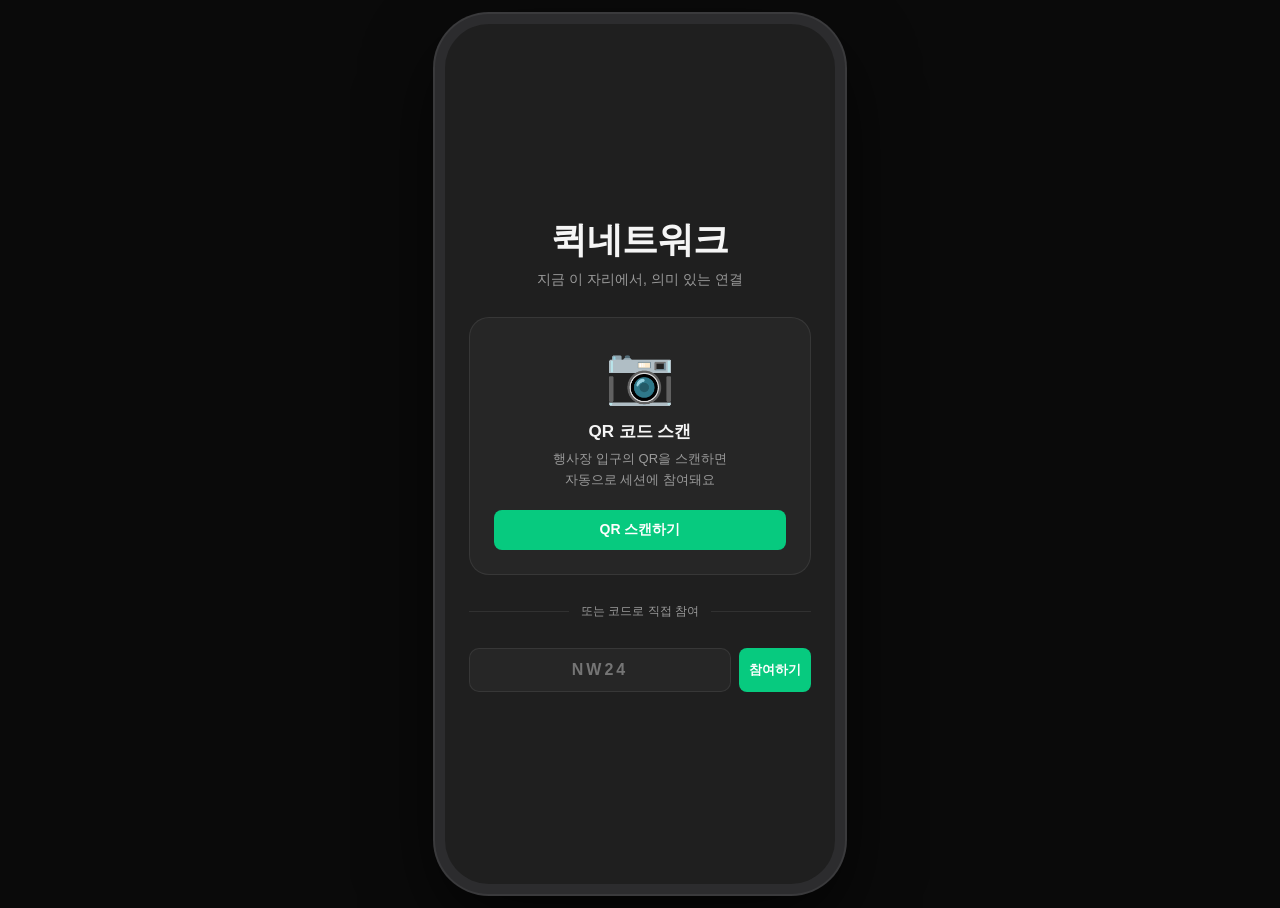
==== index.html @ efc6bbac "직접 수정12-7" ====
<!DOCTYPE html>
<html lang="ko">
<head>
<meta charset="UTF-8">
<meta name="viewport" content="width=device-width, initial-scale=1.0, maximum-scale=1.0, user-scalable=no">
<meta name="theme-color" content="#1A1A1A">
<meta name="apple-mobile-web-app-capable" content="yes">
<title>퀵네트워크</title>
<link rel="stylesheet" href="style.css">
</head>
<body>
<div id="app">

<!-- ═══════════ LANDING ═══════════ -->
<div class="screen active" id="screen-landing">
  <div class="landing-body">
    <div style="text-align:center">
      <span class="logo-mark">퀵네트워크</span>
      <p class="logo-sub">지금 이 자리에서, 의미 있는 연결</p>
    </div>
    <div class="landing-qr-box">
      <div class="qr-icon">📷</div>
      <h3>QR 코드 스캔</h3>
      <p>행사장 입구의 QR을 스캔하면<br>자동으로 세션에 참여돼요</p>
      <button class="btn btn-primary" onclick="simulateQR()">QR 스캔하기</button>
    </div>
    <div class="divider">또는 코드로 직접 참여</div>
    <div class="code-input-row">
      <input id="code-input" type="text" placeholder="NW24" maxlength="6">
      <button class="btn btn-primary btn-sm" style="white-space:nowrap" onclick="joinCode()">참여하기</button>
    </div>
  </div>
</div>

<!-- ═══════════ REG TYPE ═══════════ -->
<div class="screen" id="screen-reg-type">
  <div class="landing-body" style="justify-content:flex-start;padding-top:60px">
    <div style="text-align:center;width:100%">
      <span class="logo-mark">퀵네트워크</span>
      <p class="logo-sub">참여 유형을 선택해 주세요</p>
    </div>
    <div class="reg-type-card" onclick="selectRegType('pre')">
      <div class="reg-type-icon">🔖</div>
      <div>
        <div class="reg-type-title">사전 등록자</div>
        <div class="reg-type-desc">이미 사전 등록을 완료한 분이에요</div>
      </div>
      <div class="reg-type-arrow">›</div>
    </div>
    <div class="reg-type-card" onclick="selectRegType('onsite')">
      <div class="reg-type-icon">✏️</div>
      <div>
        <div class="reg-type-title">현장 등록자</div>
        <div class="reg-type-desc">지금 처음 참여하는 분이에요</div>
      </div>
      <div class="reg-type-arrow">›</div>
    </div>
  </div>
</div>

<!-- ═══════════ LOGIN ═══════════ -->
<div class="screen" id="screen-login">
  <div class="topbar">
    <button class="back-btn" onclick="showScreen('reg-type')">←</button>
    <span class="topbar-title">로그인</span>
    <div style="width:32px"></div>
  </div>
  <div class="scroll-body" id="login-body"></div>
</div>

<!-- ═══════════ ZONE ENTRY ═══════════ -->
<div class="screen" id="screen-zone-entry">
  <div class="topbar">
    <span class="topbar-logo">퀵네트워크</span>
    <span class="topbar-title">입장 확인</span>
    <div style="width:32px"></div>
  </div>
  <div class="scroll-body" id="zone-entry-body"></div>
</div>

<!-- ═══════════ REGISTER ═══════════ -->
<div class="screen" id="screen-register">
  <div class="topbar">
    <span class="topbar-logo">퀵네트워크</span>
    <span class="topbar-title" id="reg-title">내 정보 입력</span>
    <div style="width:32px"></div>
  </div>
  <div class="reg-progress">
    <div class="prog-dot done" id="pd1"></div>
    <div class="prog-dot" id="pd2"></div>
    <div class="prog-dot" id="pd3"></div>
  </div>
  <div class="scroll-body" id="reg-body"></div>
</div>

<!-- ═══════════ HOME ═══════════ -->
<div class="screen" id="screen-home">
  <div class="home-header">
    <div class="home-toprow">
      <span class="app-name">퀵네트워크</span>
      <div class="toggle-wrap">
        <div class="toggle-switch" id="main-toggle" onclick="toggleNetworking()"></div>
      </div>
      <button class="qr-icon-btn" onclick="goQR()"><img src="icons/Brand/Qr Code ver.1.svg" width="32" height="32" alt="QR" style="display:block;filter:brightness(0) invert(1)"></button>
    </div>
    <div class="tab-bar" style="border-bottom:none;margin:0;padding:0">
      <button class="tab-item active" id="tab-1v1" onclick="switchHomeTab('1v1')">1:1</button>
      <button class="tab-item" id="tab-group" onclick="switchHomeTab('group')">그룹</button>
    </div>
  </div>

  <!-- List area -->
  <div class="list-area" id="list-area">
    <div class="networking-off-overlay" id="networking-off-overlay">
      <div class="networking-off-msg">
        <p>스위치를 on하면<br>네트워킹에 참여할 수 있어요!</p>
      </div>
    </div>
    <div style="height:54px;display:flex;align-items:center;justify-content:flex-start;padding:0 20px">
      <button class="filter-btn" id="filter-btn" onclick="openFilter()">
        <span>필터</span>
        <span style="font-size:14px">≡</span>
        <span class="filter-count" id="filter-count" style="display:none">0</span>
      </button>
    </div>
    <div id="home-list"></div>
  </div>

  <nav class="bottom-nav">
    <button class="nav-item active" onclick="switchMainTab('home')">
      <svg width="32" height="32" viewBox="0 0 24 24" fill="none" xmlns="http://www.w3.org/2000/svg"><path fill-rule="evenodd" clip-rule="evenodd" d="M10 2H14V4H16V6H18V8H20V10H22V12H20V22H13V16H11V22H4V12H2V10H4V8H6V6H8V4H10V2Z" fill="currentColor"/></svg>
      <!-- <span>홈</span> -->
    </button>
    <button class="nav-item" onclick="switchMainTab('notif')">
      <span class="nav-icon-wrap">
        <svg width="32" height="32" viewBox="0 0 24 24" fill="none" xmlns="http://www.w3.org/2000/svg"><path fill-rule="evenodd" clip-rule="evenodd" d="M14.0001 1.99999V3.99999L17.0001 3.99999V5.99999H7.00006V3.99999L10.0001 3.99999V1.99999H14.0001ZM10 20V19V18H9.99976V21H7.99976V18L3 18V16V14H5L7 14V14H5.00024V5.99999H7.00024V6H17V14H19V16H14L19 16V14H21L21 16V18L15.9999 18V21H13.9999L10 21V20ZM17.0001 5.99999H19.0001V14H17.0001V5.99999Z" fill="currentColor"/></svg>
      </span>
      <!-- <span>알림</span> -->
    </button>
    <button class="nav-item" onclick="switchMainTab('mypage')">
      <svg width="32" height="32" viewBox="0 0 24 24" fill="none" xmlns="http://www.w3.org/2000/svg"><path fill-rule="evenodd" clip-rule="evenodd" d="M15 2H9V3.99994H7.00024V9.99994H9V10V12H15V10V4V2ZM17.0002 3.99994H15.0002V9.99994H17.0002V3.99994ZM5 16H3V22H4H5H19H20H21V16H19V14H5V16Z" fill="currentColor"/></svg>
      <!-- <span>마이페이지</span> -->
    </button>
  </nav>

  <!-- 프로필 팝업 -->
  <div class="modal-overlay hidden" id="profile-popup" onclick="closeProfilePopup()">
    <div class="profile-popup-box" onclick="event.stopPropagation()">
      <div class="profile-popup-header" id="profile-popup-header"></div>
      <div class="profile-popup-chips" id="profile-popup-chips"></div>
      <div class="profile-popup-purpose" id="profile-popup-purpose"></div>
      <div class="profile-popup-footer" id="profile-popup-footer"></div>
    </div>
  </div>

  <!-- 네트워킹 신청 모달 -->
  <div class="modal-overlay hidden" id="net-modal">
    <div class="modal-box">
      <div class="modal-title" id="modal-title">[닉네임]님에게<br>네트워킹을 신청할까요?</div>
      <div class="modal-indicator-row">
        <span class="modal-indicator-desc">상대방이 3분 안에 확인하지 않으면 <br> 요청이 자동 취소돼요.</span>
      </div>
      <div class="modal-actions">
        <button class="modal-no" onclick="closeModal()">아니요</button>
        <button class="modal-yes" onclick="confirmNetRequest()">신청하기</button>
      </div>
    </div>
  </div>

  <!-- 네트워킹 신청 완료 모달 -->
  <div class="modal-overlay hidden" id="net-sent-modal">
    <div class="modal-box">
      <div class="modal-title">네트워킹이 신청되었어요!</div>
      <div class="modal-desc" id="sent-modal-desc"></div>
      <div class="modal-actions" id="sent-modal-actions"></div>
    </div>
  </div>

  <!-- 네트워킹 취소 확인 모달 -->
  <div class="modal-overlay hidden" id="net-cancel-modal">
    <div class="modal-box">
      <div class="modal-title">네트워킹 취소</div>
      <div class="modal-desc">네트워킹 신청을 취소할까요?</div>
      <div class="modal-actions">
        <button class="modal-no" onclick="closeCancelModal()">취소하기</button>
        <button class="modal-yes" style="background:var(--danger)" onclick="confirmCancelRequest()">확인</button>
      </div>
    </div>
  </div>

  <!-- 필터 바텀시트 (1:1) -->
  <div class="sheet-overlay hidden" id="filter-sheet">
    <div class="sheet">
      <div class="sheet-handle"></div>
      <div class="sheet-header">
        <span class="sheet-title">필터</span>
        <button class="sheet-reset" onclick="resetFilter()">초기화</button>
      </div>
      <div class="sheet-body" id="filter-sheet-body"></div>
      <div class="sheet-footer">
        <button class="btn btn-primary" onclick="applyFilter()">필터 적용</button>
      </div>
    </div>
  </div>

  <!-- 그룹 필터 바텀시트 -->
  <div class="sheet-overlay hidden" id="filter-group-sheet">
    <div class="sheet">
      <div class="sheet-handle"></div>
      <div class="sheet-header">
        <span class="sheet-title">필터</span>
        <button class="sheet-reset" onclick="resetGroupFilter()">초기화</button>
      </div>
      <div class="sheet-body" id="filter-group-body"></div>
      <div class="sheet-footer">
        <button class="btn btn-primary" onclick="applyGroupFilter()">필터 적용</button>
      </div>
    </div>
  </div>

  <!-- 그룹 만들기 버튼 -->
  <div class="group-create-footer" id="group-create-footer" style="display:none">
    <button class="btn btn-primary" style="width:100%" onclick="openGroupCreate()">그룹 만들기</button>
  </div>
</div>

<!-- ═══════════ GROUP CREATE ═══════════ -->
<div class="screen" id="screen-group-create">
  <div class="topbar">
    <button class="back-btn" onclick="showScreen('home');renderHomeList()">←</button>
    <span class="topbar-title">그룹 만들기</span>
    <div style="width:32px"></div>
  </div>
  <div class="scroll-body" id="group-create-body"></div>
  <div class="group-create-btns">
    <button class="btn btn-outline" style="flex:1" onclick="showScreen('home');renderHomeList()">취소</button>
    <button class="btn btn-primary" style="flex:2" onclick="submitGroupCreate()">만들기</button>
  </div>
</div>

<!-- ═══════════ NOTIFICATION ═══════════ -->
<div class="screen" id="screen-notif">
  <div class="notif-header">
    <span class="notif-header-title">알림</span>
  </div>
  <div class="tab-row" style="padding:0 16px">
    <button class="tab-item active" id="notif-tab-1v1" onclick="switchNotifTab('1v1')">1:1</button>
    <button class="tab-item" id="notif-tab-group" onclick="switchNotifTab('group')">그룹</button>
  </div>
  <div style="flex:1;overflow-y:auto;padding-bottom:80px" id="notif-body"></div>
  <nav class="bottom-nav">
    <button class="nav-item" onclick="switchMainTab('home')">
      <svg width="32" height="32" viewBox="0 0 24 24" fill="none" xmlns="http://www.w3.org/2000/svg"><path fill-rule="evenodd" clip-rule="evenodd" d="M10 2H14V4H16V6H18V8H20V10H22V12H20V22H13V16H11V22H4V12H2V10H4V8H6V6H8V4H10V2Z" fill="currentColor"/></svg>
    </button>
    <button class="nav-item active" onclick="switchMainTab('notif')">
      <span class="nav-icon-wrap">
        <svg width="32" height="32" viewBox="0 0 24 24" fill="none" xmlns="http://www.w3.org/2000/svg"><path fill-rule="evenodd" clip-rule="evenodd" d="M14.0001 1.99999V3.99999L17.0001 3.99999V5.99999H7.00006V3.99999L10.0001 3.99999V1.99999H14.0001ZM10 20V19V18H9.99976V21H7.99976V18L3 18V16V14H5L7 14V14H5.00024V5.99999H7.00024V6H17V14H19V16H14L19 16V14H21L21 16V18L15.9999 18V21H13.9999L10 21V20ZM17.0001 5.99999H19.0001V14H17.0001V5.99999Z" fill="currentColor"/></svg>
      </span>
    </button>
    <button class="nav-item" onclick="switchMainTab('mypage')">
      <svg width="32" height="32" viewBox="0 0 24 24" fill="none" xmlns="http://www.w3.org/2000/svg"><path fill-rule="evenodd" clip-rule="evenodd" d="M15 2H9V3.99994H7.00024V9.99994H9V10V12H15V10V4V2ZM17.0002 3.99994H15.0002V9.99994H17.0002V3.99994ZM5 16H3V22H4H5H19H20H21V16H19V14H5V16Z" fill="currentColor"/></svg>
    </button>
  </nav>
</div>

<!-- ═══════════ REQUEST DETAIL (AL02) ═══════════ -->
<div class="screen" id="screen-req-detail">
  <div class="topbar">
    <button class="back-btn" onclick="_clearReqTimer();showScreen('notif');renderNotif()">←</button>
    <span class="topbar-title">사용자 프로필</span>
    <div style="width:32px"></div>
  </div>
  <div style="flex:1;overflow-y:auto;padding-bottom:120px" id="req-detail-body"></div>
  <div class="req-action-panel" id="req-action-panel"></div>
  <nav class="bottom-nav">
    <button class="nav-item" onclick="switchMainTab('home')">
      <svg width="32" height="32" viewBox="0 0 24 24" fill="none" xmlns="http://www.w3.org/2000/svg"><path fill-rule="evenodd" clip-rule="evenodd" d="M10 2H14V4H16V6H18V8H20V10H22V12H20V22H13V16H11V22H4V12H2V10H4V8H6V6H8V4H10V2Z" fill="currentColor"/></svg>
    </button>
    <button class="nav-item active" onclick="switchMainTab('notif')">
      <span class="nav-icon-wrap">
        <svg width="32" height="32" viewBox="0 0 24 24" fill="none" xmlns="http://www.w3.org/2000/svg"><path fill-rule="evenodd" clip-rule="evenodd" d="M14.0001 1.99999V3.99999L17.0001 3.99999V5.99999H7.00006V3.99999L10.0001 3.99999V1.99999H14.0001ZM10 20V19V18H9.99976V21H7.99976V18L3 18V16V14H5L7 14V14H5.00024V5.99999H7.00024V6H17V14H19V16H14L19 16V14H21L21 16V18L15.9999 18V21H13.9999L10 21V20ZM17.0001 5.99999H19.0001V14H17.0001V5.99999Z" fill="currentColor"/></svg>
      </span>
    </button>
    <button class="nav-item" onclick="switchMainTab('mypage')">
      <svg width="32" height="32" viewBox="0 0 24 24" fill="none" xmlns="http://www.w3.org/2000/svg"><path fill-rule="evenodd" clip-rule="evenodd" d="M15 2H9V3.99994H7.00024V9.99994H9V10V12H15V10V4V2ZM17.0002 3.99994H15.0002V9.99994H17.0002V3.99994ZM5 16H3V22H4H5H19H20H21V16H19V14H5V16Z" fill="currentColor"/></svg>
    </button>
  </nav>
</div>

<!-- ═══════════ MYPAGE ═══════════ -->
<div class="screen" id="screen-mypage">
  <div class="topbar">
    <div style="width:32px"></div>
    <span class="topbar-title">마이페이지</span>
    <div style="width:32px"></div>
  </div>
  <div class="mypage-body" id="mypage-body"></div>
  <nav class="bottom-nav">
    <button class="nav-item" onclick="switchMainTab('home')">
      <svg width="32" height="32" viewBox="0 0 24 24" fill="none" xmlns="http://www.w3.org/2000/svg"><path fill-rule="evenodd" clip-rule="evenodd" d="M10 2H14V4H16V6H18V8H20V10H22V12H20V22H13V16H11V22H4V12H2V10H4V8H6V6H8V4H10V2Z" fill="currentColor"/></svg>
    </button>
    <button class="nav-item" onclick="switchMainTab('notif')">
      <svg width="32" height="32" viewBox="0 0 24 24" fill="none" xmlns="http://www.w3.org/2000/svg"><path fill-rule="evenodd" clip-rule="evenodd" d="M14.0001 1.99999V3.99999L17.0001 3.99999V5.99999H7.00006V3.99999L10.0001 3.99999V1.99999H14.0001ZM10 20V19V18H9.99976V21H7.99976V18L3 18V16V14H5L7 14V14H5.00024V5.99999H7.00024V6H17V14H19V16H14L19 16V14H21L21 16V18L15.9999 18V21H13.9999L10 21V20ZM17.0001 5.99999H19.0001V14H17.0001V5.99999Z" fill="currentColor"/></svg>
    </button>
    <button class="nav-item active" onclick="switchMainTab('mypage')">
      <svg width="32" height="32" viewBox="0 0 24 24" fill="none" xmlns="http://www.w3.org/2000/svg"><path fill-rule="evenodd" clip-rule="evenodd" d="M15 2H9V3.99994H7.00024V9.99994H9V10V12H15V10V4V2ZM17.0002 3.99994H15.0002V9.99994H17.0002V3.99994ZM5 16H3V22H4H5H19H20H21V16H19V14H5V16Z" fill="currentColor"/></svg>
    </button>
  </nav>
</div>

<!-- ═══════════ QR SCREEN ═══════════ -->
<div class="screen" id="screen-qr">
  <div class="topbar">
    <button class="back-btn" onclick="showScreen('home')">←</button>
    <span class="topbar-title">온라인 명함 QR</span>
    <div style="width:32px"></div>
  </div>
  <div class="qr-screen-body" id="qr-body"></div>
</div>

<!-- ═══════════ CHAT ROOM ═══════════ -->
<div class="screen" id="screen-chatroom">
  <div class="topbar">
    <button class="back-btn" onclick="backFromChat()">←</button>
    <span class="topbar-title" id="chatroom-title">채팅</span>
    <button class="icon-btn" onclick="openDetailFromChat()">👤</button>
  </div>
  <div class="chat-messages" id="chat-messages"></div>
  <div class="chat-input-bar">
    <button class="card-share-btn" onclick="shareCard()" title="명함 공유">🪪</button>
    <textarea id="chat-ta" placeholder="메시지 입력…" rows="1" oninput="autoResize(this)" onkeydown="chatKey(event)"></textarea>
    <button class="send-btn" onclick="sendMsg()">↑</button>
  </div>
</div>

<!-- ═══════════ DETAIL OVERLAY ═══════════ -->
<div class="screen" id="screen-detail" style="z-index:30">
  <div class="topbar">
    <button class="back-btn" onclick="closeDetail()">←</button>
    <span class="topbar-title" id="detail-title">프로필</span>
    <div style="width:32px"></div>
  </div>
  <div style="flex:1;overflow-y:auto;padding-bottom:20px">
    <div class="detail-hero">
      <div style="width:80px;height:80px;border-radius:50%;font-size:40px;background:rgba(255,255,255,.2);display:flex;align-items:center;justify-content:center;margin:0 auto 12px" id="d-av"></div>
      <div style="font-size:22px;font-weight:800;margin-bottom:4px" id="d-name"></div>
      <div style="font-size:14px;opacity:.85" id="d-role"></div>
    </div>
    <div style="padding:16px;display:flex;flex-direction:column;gap:12px" id="d-body"></div>
  </div>
</div>

</div><!-- #app -->
<div id="toast"></div>

<script src="svgs.js"></script>
<script src="app.js"></script>
</body>
</html>
---- style.css ----
@font-face {
  font-family: 'Pretendard';
  src: url('fonts/PretendardVariable.ttf') format('truetype');
  font-weight: 300 800;
  font-style: normal;
  font-display: swap;
}

* {
  box-sizing: border-box;
  margin: 0;
  padding: 0;
  -webkit-tap-highlight-color: transparent;
}

:root {
  /* ── Semantic tokens ── */
  --primary: #07CA7F;
  --primary-light: rgba(7, 202, 127, 0.15);
  --orange: #FF6F22;
  --orange-light: #FF9257;
  --orange-bg: rgba(255, 111, 34, 0.15);
  --surface: #1F1F1F;
  --card: #262626;
  --card2: #2E2E2E;
  --card3: #383838;
  --text: #F5F5F5;
  --sub: #9A9A9A;
  --border: rgba(255, 255, 255, 0.08);
  --radius: 12px;
  --danger: #FF4C4C;
  --negative: #FF5050;

  /* ── Pink ── */
  --pink-50:  #FEF6FD;
  --pink-100: #FDE8FA;
  --pink-200: #FEC7F8;
  --pink-300: #FFA9F5;
  --pink-400: #FF84EF;
  --pink-500: #FD68DD;
  --pink-600: #EE46BC;
  --pink-700: #DF2297;
  --pink-800: #9C1769;
  --pink-900: #570E3B;

  /* ── Blue ── */
  --blue-50:  #ECF8FE;
  --blue-100: #D6EEFA;
  --blue-200: #9FD6F4;
  --blue-300: #69C8FC;
  --blue-400: #30B6FD;
  --blue-500: #00A6FF;
  --blue-600: #028BD4;
  --blue-700: #0369A0;
  --blue-800: #01496F;
  --blue-900: #002B42;

  /* ── Green ── */
  --green-50:  #F0FAF6;
  --green-100: #D4F2E7;
  --green-200: #88ECC6;
  --green-300: #5CE6B1;
  --green-400: #1EDC93;
  --green-500: #07CA7F;
  --green-600: #00AD6B;
  --green-700: #007A4B;
  --green-800: #005735;
  --green-900: #004229;

  /* ── Yellow ── */
  --yellow-50:  #FEFEEB;
  --yellow-100: #FDFCD8;
  --yellow-200: #FEF5B3;
  --yellow-300: #FFF280;
  --yellow-400: #FEDC44;
  --yellow-500: #FECC06;
  --yellow-600: #E09901;
  --yellow-700: #A87001;
  --yellow-800: #644202;
  --yellow-900: #402901;

  /* ── Orange ── */
  --orange-50:  #FDF3ED;
  --orange-100: #FDDECF;
  --orange-200: #FECAAF;
  --orange-300: #FCAC82;
  --orange-400: #FF9257;
  --orange-500: #FF6F22;
  --orange-600: #F75802;
  --orange-700: #C54602;
  --orange-800: #802D00;
  --orange-900: #521D00;

  /* ── Red ── */
  --red-50:  #FFFAFA;
  --red-100: #FEEBEB;
  --red-200: #FECDCD;
  --red-300: #FD9B9B;
  --red-400: #FE7777;
  --red-500: #FF5050;
  --red-600: #ED2121;
  --red-700: #B30F0F;
  --red-800: #760505;
  --red-900: #410606;

  /* ── Purple ── */
  --purple-50:  #F0EDFD;
  --purple-100: #E3DEFC;
  --purple-200: #C6BBFB;
  --purple-300: #A18FFF;
  --purple-400: #856BFF;
  --purple-500: #6646FF;
  --purple-600: #5322DD;
  --purple-700: #431DAF;
  --purple-800: #321584;
  --purple-900: #220E58;

  /* ── Gray Neutral ── */
  --gray-neutral-50:  #FEFEFE;
  --gray-neutral-100: #EFEFEF;
  --gray-neutral-200: #DEDEDE;
  --gray-neutral-300: #C9C9C9;
  --gray-neutral-400: #A6A6A6;
  --gray-neutral-500: #858585;
  --gray-neutral-600: #5C5C5C;
  --gray-neutral-700: #424242;
  --gray-neutral-800: #2E2E2E;
  --gray-neutral-900: #1F1F1F;

  /* ── Gray Cool ── */
  --gray-cool-50:  #F9FAFA;
  --gray-cool-100: #F1F2F4;
  --gray-cool-200: #E4E5E7;
  --gray-cool-300: #D1D3D6;
  --gray-cool-400: #A0A4AB;
  --gray-cool-500: #72767D;
  --gray-cool-600: #565A62;
  --gray-cool-700: #44464B;
  --gray-cool-800: #2B2E31;
  --gray-cool-900: #1D1E20;

  /* ── Gray Warm ── */
  --gray-warm-50:  #FBFBF9;
  --gray-warm-100: #F3F3F2;
  --gray-warm-200: #E6E6E5;
  --gray-warm-300: #CDCDCB;
  --gray-warm-400: #A0A09C;
  --gray-warm-500: #757571;
  --gray-warm-600: #5B5B58;
  --gray-warm-700: #484846;
  --gray-warm-800: #373734;
  --gray-warm-900: #20201D;

  /* ── Base ── */
  --white: #FFFFFF;
  --black: #000000;

  /* ── Transparent ── */
  --transparent-100: rgba(133, 133, 133, 0.30);
  --transparent-200: rgba(58, 58, 58, 0.60);
  --transparent-300: rgba(0, 0, 0, 0.50);
  --transparent-400: rgba(0, 0, 0, 0.60);

  /* ── Semantic Colors ── */
  /* accent */
  --semantic-accent-orange: var(--orange-500);
  --semantic-accent-blue: var(--blue-500);
  --semantic-accent-purple: var(--purple-500);
  --semantic-accent-pink: var(--pink-500);
  --semantic-accent-yellow: var(--yellow-500);

  /* bg */
  --semantic-bg-primary: var(--green-500);
  --semantic-bg-normal: var(--gray-neutral-900);
  --semantic-bg-subtle: var(--gray-neutral-800);
  --semantic-bg-assistive: var(--gray-warm-800);
  --semantic-bg-dim: var(--transparent-400);
  --semantic-bg-overlay: var(--transparent-200);

  /* fill */
  --semantic-fill-primary: var(--green-500);
  --semantic-fill-secondary: var(--green-100);
  --semantic-fill-normal: var(--gray-neutral-700);
  --semantic-fill-subtle: var(--gray-neutral-900);
  --semantic-fill-assistive: var(--transparent-300);
  --semantic-fill-accent: var(--orange-400);
  --semantic-fill-disable: var(--transparent-100);

  /* graphic */
  --semantic-graphic-green: var(--green-400);
  --semantic-graphic-orange: var(--orange-400);
  --semantic-graphic-red: var(--red-400);
  --semantic-graphic-yellow: var(--yellow-300);
  --semantic-graphic-blue: var(--blue-400);
  --semantic-graphic-purple: var(--purple-400);
  --semantic-graphic-pink: var(--pink-400);
  --semantic-graphic-white: var(--white);

  /* icon */
  --semantic-icon-primary: var(--green-500);
  --semantic-icon-normal: var(--gray-neutral-50);
  --semantic-icon-subtle: var(--gray-neutral-600);
  --semantic-icon-disable: var(--gray-neutral-700);
  --semantic-icon-accent: var(--orange-400);

  /* line */
  --semantic-line-primary: var(--green-500);
  --semantic-line-normal: var(--transparent-200);
  --semantic-line-subtle: var(--gray-neutral-600);
  --semantic-line-accent: var(--orange-500);
  --semantic-line-disable: var(--gray-neutral-500);

  /* static */
  --semantic-static-white: var(--white);
  --semantic-static-black: var(--black);

  /* status */
  --semantic-status-positive: var(--green-500);
  --semantic-status-negative: var(--red-500);
  --semantic-status-progressive: var(--orange-400);

  /* text */
  --semantic-text-primary: var(--green-500);
  --semantic-text-secondary: var(--green-600);
  --semantic-text-normal: var(--gray-neutral-50);
  --semantic-text-subtle: var(--gray-neutral-200);
  --semantic-text-alternative: var(--gray-neutral-300);
  --semantic-text-assistive: var(--gray-neutral-400);
  --semantic-text-accent: var(--orange-500);
  --semantic-text-disable: var(--gray-neutral-500);
}

body {
  font-family: 'Pretendard', -apple-system, BlinkMacSystemFont, sans-serif;
  background: #111;
  color: var(--text);
  min-height: 100vh;
  display: flex;
  justify-content: center;
  align-items: flex-start;
}

#app {
  width: 100%;
  min-width: 360px;
  max-width: 600px;
  height: 100vh;
  background: var(--surface);
  position: relative;
  display: flex;
  flex-direction: column;
  overflow: hidden;
}

@media (min-width: 640px) {
  body {
    align-items: center;
    padding: 24px 0;
    background: #0A0A0A;
  }

  #app {
    width: 390px;
    height: 860px;
    border-radius: 44px;
    box-shadow: 0 0 0 10px #2C2C2E, 0 0 0 12px #3A3A3C, 0 30px 80px rgba(0, 0, 0, .85);
    overflow: hidden;
  }
}

.screen {
  display: none;
  width: 100%;
  flex: 1;
  flex-direction: column;
  overflow: hidden;
}

.screen.active {
  display: flex;
}

/* ── TOPBAR ── */
.topbar {
  height: 55px;
  display: flex;
  align-items: center;
  padding: 14px 20px;
  background: #1F1F1F;
  flex-shrink: 0;
  gap: 10px;
}

.topbar-title {
  font-size: 17px;
  font-weight: 600;
  flex: 1;
  text-align: start;
}

.topbar-logo {
  font-size: 18px;
  font-weight: 600;
  color: var(--text);
  letter-spacing: -.5px;
}

.back-btn,
.icon-btn {
  background: none;
  border: none;
  cursor: pointer;
  color: var(--text);
  font-size: 20px;
  width: 32px;
  height: 32px;
  display: flex;
  align-items: center;
  justify-content: center;
  border-radius: 8px;
  flex-shrink: 0;
}

.back-btn {
  background-color: var(--text);
  -webkit-mask: url('[data-uri]') no-repeat center / 24px 24px;
  mask: url('[data-uri]') no-repeat center / 24px 24px;
  color: transparent;
  font-size: 0;
}

/* ── TOGGLE SWITCH ── */
.toggle-wrap {
  display: flex;
  align-items: center;
  gap: 0;
  margin-left: 8px;
}

.toggle-switch {
  width: 46px;
  height: 26px;
  border-radius: 13px;
  background: #444;
  position: relative;
  cursor: pointer;
  transition: background .25s;
  flex-shrink: 0;
}

.toggle-switch.on {
  background: #fb923c;
  /* orange 400 */
}

.toggle-switch::after {
  content: '';
  position: absolute;
  width: 20px;
  height: 20px;
  border-radius: 50%;
  background: #fff;
  top: 3px;
  left: 3px;
  transition: transform .25s;
  box-shadow: 0 1px 4px rgba(0, 0, 0, .3);
}

.toggle-switch.on::after {
  transform: translateX(20px);
}

/* ── QR ICON BTN ── */
.qr-icon-svg {
  display: block;
  width: 24px;
  height: 24px;
  background-color: var(--text);
  -webkit-mask-image: url('icons/Brand/Qr%20Code%20ver.1.svg');
  -webkit-mask-size: contain;
  -webkit-mask-repeat: no-repeat;
  -webkit-mask-position: center;
  mask-image: url('icons/Brand/Qr%20Code%20ver.1.svg');
  mask-size: contain;
  mask-repeat: no-repeat;
  mask-position: center;
}

.qr-icon-btn {
  width: 36px;
  height: 36px;
  border-radius: 8px;
  background: none;
  border: none;
  cursor: pointer;
  display: flex;
  align-items: center;
  justify-content: center;
  color: var(--text);
  font-size: 22px;
}

/* ── BOTTOM NAV (3 items) ── */
.bottom-nav {
  background: #000000;
  border-top: none;
  border-radius: 16px 16px 0 0;
  display: flex;
  align-items: center;
  height: 88px;
  padding-bottom: env(safe-area-inset-bottom);
  flex-shrink: 0;
  position: fixed;
  bottom: 0;
  left: 0;
  right: 0;
  z-index: 50;
  padding: 8px 20px;
}

.nav-item {
  flex: 1;
  display: flex;
  flex-direction: column;
  align-items: center;
  gap: 4px;
  cursor: pointer;
  padding: 4px 0;
  background: none;
  border: none;
  color: #5C5C5C;
  font-family: inherit;
  font-size: 10px;
  font-weight: 500;
  transition: color .15s;
}

.nav-item.active {
  color: #07CA7F;
}

.nav-item svg {
  flex-shrink: 0;
  transition: color .15s;
}

.nav-icon-wrap {
  position: relative;
}

.nav-badge {
  position: absolute;
  top: -3px;
  right: -6px;
  background: var(--orange);
  color: #fff;
  font-size: 9px;
  font-weight: 600;
  width: 16px;
  height: 16px;
  border-radius: 50%;
  display: flex;
  align-items: center;
  justify-content: center;
}

/* ── BUTTONS ── */
/* ── BUTTONS (Button component variant/size 체계 적용) ── */

/* base — CVA base와 동일: flex center, relative, semibold, disabled 처리 */
.btn {
  display: flex;
  align-items: center;
  justify-content: center;
  position: relative;
  gap: 8px;
  width: 100%;
  height: 40px;
  border-radius: 8px;
  font-size: 14px;
  font-weight: 600;
  cursor: pointer;
  border: none;
  font-family: inherit;
  transition: opacity .15s, transform .1s;
}

.btn:active:not(:disabled) {
  transform: scale(.98);
  opacity: .85;
}

.btn:disabled {
  background: #a3a3a3;   /* neutral-400 */
  color: #fff;
  cursor: not-allowed;
  opacity: 1;
}

/* variant="green" — bg-[#07ca7f] text-[#fefefe] */
.btn-primary {
  background: #07ca7f;
  color: #fefefe;
}

/* variant="orange" */
.btn-orange {
  background: var(--orange);
  color: #fff;
}

/* variant="black-transparent" — bg-black/50 text-[#dedede] */
.btn-outline {
  background: rgba(0, 0, 0, .5);
  border: 1.5px solid var(--border);
  color: #dedede;
}


/* size="sm" */
.btn-sm {
  width: auto;
  height: auto;
  padding: 6px 10px;
  font-size: 13px;
  border-radius: 8px;
}

/* size="xs" */
.btn-xs {
  width: auto;
  height: auto;
  padding: 5px 10px;
  font-size: 12px;
  border-radius: 8px;
}

/* ── FORMS ── */
.form-section {
  margin-bottom: 24px;
}

.form-section-title {
  font-size: 11px;
  font-weight: 600;
  color: var(--sub);
  text-transform: uppercase;
  letter-spacing: .5px;
  margin-bottom: 12px;
}

.field {
  margin-bottom: 12px;
}

.field label {
  display: block;
  font-size: 13px;
  font-weight: 600;
  color: var(--sub);
  margin-bottom: 6px;
}

.field input,
.field textarea {
  width: 100%;
  border: 1.5px solid var(--border);
  border-radius: 10px;
  padding: 12px 14px;
  font-size: 15px;
  color: var(--text);
  background: var(--card);
  outline: none;
  transition: border .15s;
  font-family: inherit;
  color-scheme: dark;
}

.field input:focus,
.field textarea:focus {
  border-color: var(--primary);
}

.field textarea {
  resize: none;
  height: 80px;
}

.field input::placeholder,
.field textarea::placeholder {
  color: #555;
}

/* ── TAG INPUT ── */
.tag-input-wrap {
  border: 1.5px solid var(--border);
  border-radius: 10px;
  padding: 8px 10px;
  background: var(--card);
  display: flex;
  flex-wrap: wrap;
  gap: 6px;
  min-height: 48px;
  cursor: text;
}

.tag-input-wrap:focus-within {
  border-color: var(--primary);
}

.tag-chip {
  background: var(--primary-light);
  color: var(--primary);
  border-radius: 20px;
  padding: 4px 10px;
  font-size: 13px;
  font-weight: 600;
  display: flex;
  align-items: center;
  gap: 4px;
}

.tag-chip .rm {
  cursor: pointer;
  font-size: 15px;
  line-height: 1;
}

.tag-input-wrap input {
  border: none;
  outline: none;
  font-size: 14px;
  min-width: 80px;
  flex: 1;
  padding: 2px 4px;
  background: transparent;
  color: var(--text);
  font-family: inherit;
}

/* ── AVATAR ── */
.avatar-row {
  display: grid;
  grid-template-columns: repeat(6, 1fr);
  gap: 10px;
}

.avatar-opt {
  width: 100%;
  height: auto;
  aspect-ratio: 1 / 1;
  border-radius: 50%;
  font-size: 22px;
  display: flex;
  align-items: center;
  justify-content: center;
  cursor: pointer;
  border: 3px solid transparent;
  background: #1F1F1F;
  transition: border .15s;
}

.avatar-opt.selected {
  border-color: var(--primary);
}

/* ── CHIPS ── */
.chip-row {
  display: flex;
  flex-wrap: wrap;
  gap: 8px;
}

.chip {
  padding: 8px 14px;
  border-radius: 20px;
  font-size: 13px;
  font-weight: 600;
  cursor: pointer;
  background: var(--card2);
  color: var(--sub);
  border: 1.5px solid transparent;
  transition: all .15s;
  font-family: inherit;
}

.chip.selected {
  background: var(--primary-light);
  color: var(--primary);
  border-color: var(--primary);
}

.chip.selected-orange {
  background: var(--orange-bg);
  color: var(--orange-light);
  border-color: var(--orange);
}


/* ── TAGS ── */
.tag {
  background: var(--card2);
  color: var(--sub);
  border-radius: 20px;
  padding: 3px 10px;
  font-size: 12px;
  font-weight: 500;
}

.tag.primary {
  background: var(--primary-light);
  color: var(--primary);
}

.tag.orange {
  background: var(--orange-bg);
  color: var(--orange-light);
}

/* ── PURPOSE TAG ── */
.purpose-tag {
  display: flex;
  align-items: center;
  gap: 6px;
  width: 100%;
  padding: 10px 16px;
  font-size: 13px;
  font-weight: 600;
  color: var(--orange);
}

.bm {
  display: inline-block;
  width: 20px;
  height: 20px;
  margin-right: 4px;
  flex-shrink: 0;
  vertical-align: middle;
}

/* ── CARD ── */
.info-card {
  background: var(--card);
  border-radius: var(--radius);
  border: 1.5px solid var(--border);
}

/* ── SCROLL ── */
.scroll-body {
  flex: 1;
  overflow-y: auto;
  -webkit-overflow-scrolling: touch;
  padding: 20px 16px 90px;
}

.scroll-body::-webkit-scrollbar {
  display: none;
}

/* ── DIVIDER ── */
.divider {
  display: flex;
  align-items: center;
  gap: 12px;
  font-size: 12px;
  color: var(--sub);
  width: 100%;
}

.divider::before,
.divider::after {
  content: '';
  flex: 1;
  height: 1px;
  background: var(--border);
}

/* ── EMPTY ── */
.empty-state {
  text-align: center;
  padding: 60px 20px;
  color: var(--sub);
}

.empty-state .ei {
  font-size: 48px;
  margin-bottom: 12px;
}

.empty-state p {
  font-size: 15px;
}

.empty-state small {
  font-size: 13px;
  display: block;
  margin-top: 6px;
}

/* ── TOAST ── */
#toast {
  position: fixed;
  bottom: 90px;
  left: 50%;
  transform: translateX(-50%) translateY(20px);
  background: #1F2937;
  color: #fff;
  padding: 12px 24px;
  border-radius: 24px;
  font-size: 14px;
  font-weight: 600;
  opacity: 0;
  transition: opacity .3s, transform .3s;
  pointer-events: none;
  z-index: 1000;
  white-space: nowrap;
}

#toast.show {
  opacity: 1;
  transform: translateX(-50%) translateY(0);
}

/* ══════════════════════════════════════ */
/* LANDING                               */
/* ══════════════════════════════════════ */
.landing-body {
  flex: 1;
  display: flex;
  flex-direction: column;
  align-items: center;
  justify-content: center;
  padding: 40px 24px;
  gap: 28px;
  overflow-y: auto;
}

.logo-mark {
  font-size: 36px;
  font-weight: 600;
  color: var(--text);
  display: block;
  letter-spacing: -.5px;
}

.logo-sub {
  font-size: 14px;
  color: var(--sub);
  margin-top: 6px;
}

.landing-qr-box {
  width: 100%;
  background: var(--card);
  border-radius: 20px;
  padding: 24px;
  border: 1.5px solid var(--border);
  text-align: center;
}

.landing-qr-box .qr-icon {
  font-size: 56px;
  margin-bottom: 12px;
}

.landing-qr-box h3 {
  font-size: 17px;
  font-weight: 600;
  margin-bottom: 6px;
}

.landing-qr-box p {
  font-size: 13px;
  color: var(--sub);
  margin-bottom: 20px;
  line-height: 1.6;
}

.code-input-row {
  display: flex;
  gap: 8px;
  width: 100%;
}

.code-input-row input {
  flex: 1;
  border: 1.5px solid var(--border);
  border-radius: 10px;
  padding: 12px 14px;
  font-size: 16px;
  color: var(--text);
  background: var(--card);
  outline: none;
  font-family: inherit;
  color-scheme: dark;
  text-transform: uppercase;
  letter-spacing: 3px;
  text-align: center;
  font-weight: 600;
}

.code-input-row input:focus {
  border-color: var(--primary);
}

/* ══════════════════════════════════════ */
/* REGISTER                              */
/* ══════════════════════════════════════ */
.reg-progress {
  display: flex;
  gap: 4px;
  padding: 10px 16px;
  background: var(--card);
  border-bottom: 1px solid var(--border);
  flex-shrink: 0;
}

.prog-dot {
  flex: 1;
  height: 3px;
  border-radius: 2px;
  background: var(--border);
  transition: background .3s;
}

.prog-dot.done {
  background: var(--primary);
}

/* ══════════════════════════════════════ */
/* HOME - REDESIGNED                     */
/* ══════════════════════════════════════ */

.list-area {
  flex: 1;
  overflow-y: auto;
  position: relative;
  padding-bottom: 80px;
}

.networking-off-overlay {
  position: absolute;
  inset: 0;
  z-index: 10;
  backdrop-filter: blur(6px);
  -webkit-backdrop-filter: blur(6px);
  background: rgba(0, 0, 0, 0.45);
  display: flex;
  align-items: center;
  justify-content: center;
  pointer-events: all;
}

.networking-off-overlay.hidden {
  display: none;
}

.networking-off-msg {
  text-align: center;
  color: var(--text);
}

.networking-off-msg p {
  font-size: 15px;
  font-weight: 500;
  line-height: 1.6;
  opacity: 0.85;
}

.home-header {
  background: #1F1F1F;
  border-bottom: 1px solid var(--border);
  padding: 0 16px;
  flex-shrink: 0;
}

.home-toprow {
  display: flex;
  align-items: center;
  padding: 14px 0 12px;
  gap: 8px;
}

.home-toprow .app-name {
  font-size: 18px;
  font-weight: 600;
  color: var(--text);
  letter-spacing: -.3px;
}

.home-toprow .qr-icon-btn {
  margin-left: auto;
}

/* Tab bar */
.tab-bar {
  display: flex;
  gap: 0;
  border-bottom: 1px solid var(--border);
  margin: 0 -16px;
  padding: 0 16px;
}

.tab-item {
  padding: 10px 16px;
  font-size: 18px;
  font-weight: 600;
  color: var(--sub);
  cursor: pointer;
  border-bottom: 2px solid transparent;
  margin-bottom: -1px;
  transition: color .15s, border-color .15s;
  background: none;
  border-left: none;
  border-right: none;
  border-top: none;
  font-family: inherit;
}

.tab-item.active {
  color: var(--primary);
  border-bottom-color: var(--primary);
}

/* Filter row */
.filter-row-home {
  display: flex;
  align-items: center;
  padding: 10px 0;
  gap: 8px;
}

.filter-btn {
  display: flex;
  align-items: center;
  gap: 5px;
  background: none;
  border: none;
  padding: 6px 12px;
  font-size: 16px;
  font-weight: 600;
  color: var(--sub);
  cursor: pointer;
  font-family: inherit;
  transition: color .15s;
}

.filter-btn.active {
  color: var(--orange-light);
}

.filter-count {
  background: var(--orange);
  color: #fff;
  font-size: 10px;
  font-weight: 600;
  width: 16px;
  height: 16px;
  border-radius: 50%;
  display: flex;
  align-items: center;
  justify-content: center;
}

/* QR tooltip banner */
.qr-banner {
  background: var(--primary);
  color: #fff;
  border-radius: 20px;
  padding: 7px 12px 7px 14px;
  font-size: 12px;
  font-weight: 600;
  display: flex;
  align-items: center;
  gap: 6px;
  flex-shrink: 0;
  align-items: center;
  justify-content: center;
  flex-shrink: 0;
  overflow: hidden;
}

.av-circle img {
  display: block;
}

#home-list {
  padding: 0 20px;
}

/* Participant card */
.p-card {
  background: var(--card);
  border-radius: var(--radius);
  border: 1px solid var(--border);
  margin-bottom: 12px;
  overflow: hidden;
  display: flex;
  flex-direction: column;
  gap: 0;
  transition: border-color .2s;
}

.p-card.expanded {
  border-color: rgba(255, 255, 255, 0.15);
}

.p-card.requested {
  border-color: rgba(255, 76, 76, .25);
}

.p-card-top {
  display: flex;
  justify-content: space-between;
  align-items: center;
  cursor: pointer;
  padding: 0 20px 0 0 ;
}

.p-card-left {
  display: flex;
  align-items: center;
  gap: 10px;
  padding: 16px;
  flex: 1;
  min-width: 0;
}

.p-card-info {
  flex: 1;
  min-width: 0;
}

.p-card-name-row {
  display: flex;
  align-items: center;
  gap: 4px;
}
.p-card-name {
  font-size: 15px;
  font-weight: 600;
}

.p-card-arrow {
  flex-shrink: 0;
  display: block;
  transition: transform .2s;
}


.p-card-tag-row {
  height: 40px;
  display: flex;
  align-items: center;
  gap: 6px;
  margin: 0 12px 12px;
  padding: 10px 16px;
  border-radius: 6px;
  background: #1F1F1F;
  font-size: 13px;
  font-weight: 600;
  color: var(--orange);
}

/* ── PROFILE POPUP ── */
.profile-popup-box {
  background: var(--card2);
  border-radius: 12px;
  padding: 0;
  width: 100%;
  max-width: 380px;
  display: flex;
  flex-direction: column;
  overflow: hidden;
}

.profile-popup-header {
  display: flex;
  align-items: center;
  gap: 12px;
  padding: 24px 20px 0;
}

.pp-avatar {
  flex-shrink: 0;
}

.pp-info {
  flex: 1;
  min-width: 0;
  display: flex;
  flex-direction: column;
  gap: 4px;
  justify-content: center;
}

.pp-name {
  font-size: 16px;
  font-weight: 700;
  letter-spacing: -0.2px;
  padding-bottom: 8px;
}

.pp-meta {
  font-size: 13px;
  color: var(--sub);
  line-height: 1.5;
}

.profile-popup-chips {
  display: flex;
  flex-wrap: wrap;
  gap: 6px;
  padding: 16px 20px;
}

/* ProfileCard/Badge — Figma 스펙: padding 4/8, radius 4, gray warm/700, text/subtle */
.profile-popup-chips .tag {
  background: #3d3d3a;
  color: #9A9A9A;
  border-radius: 4px;
  padding: 4px 8px;
  height: 24px;
  font-size: 13px;
  font-weight: 500;
  display: inline-flex;
  align-items: center;
}

.profile-popup-purpose {
  display: flex;
  align-items: center;
  gap: 4px;
  /* height: 40px; */
  margin: 0 20px 16px;
  padding: 0 20px 0 4px;
  font-size: 13px;
  font-weight: 600;
  color: var(--orange);
}

.profile-popup-purpose .bm {
  width: 20px;
  height: 20px;
  flex-shrink: 0;
}

.profile-popup-footer {
  display: flex;
  padding: 0 20px 20px;
}

.net-request-btn {
  flex: 1;
  height: 40px;
  border-radius: 8px;
  background: #07ca7f;
  border: none;
  font-size: 14px;
  font-weight: 600;
  color: #fefefe;
  cursor: pointer;
  font-family: inherit;
  transition: opacity .15s, transform .1s;
}

.net-request-btn:active {
  transform: scale(.98);
  opacity: .85;
}

.net-cancel-btn {
  background: #ef4444 !important;  /* variant="red" */
  color: #fff !important;
  border: none;
}

.net-cancel-pill {
  display: inline-flex;
  align-items: center;
  background: var(--negative);
  color: #fefefe;
  border: none;
  border-radius: 6px;
  padding: 6px 10px;
  font-size: 13px;
  font-weight: 600;
  flex-shrink: 0;
  cursor: pointer;
  font-family: inherit;
  white-space: nowrap;
}

/* ── NETWORKING REQUEST MODAL ── */
.modal-overlay {
  position: absolute;
  inset: 0;
  background: rgba(0, 0, 0, .7);
  z-index: 200;
  display: flex;
  align-items: center;
  justify-content: center;
  padding: 24px;
}

.modal-overlay.hidden {
  display: none;
}

.modal-box {
  background: var(--card2);
  border-radius: 12px;
  padding: 20px;
  width: 100%;
  text-align: center;
  border: 1px solid rgba(255, 255, 255, .1);
}

.modal-sent-icon {
  font-size: 36px;
  margin-bottom: 12px;
}

.modal-title {
  font-size: 16px;
  font-weight: 600;
  line-height: 1.4;
  margin-bottom: 10px;
}

.modal-desc {
  font-size: 13px;
  color: var(--sub);
  line-height: 1.6;
  margin-bottom: 24px;
}

.modal-indicator-row {
  /* display: flex; */
  align-items: flex-start;
  gap: 10px;
  margin: 4px 0 24px;
  text-align: center;
}


.modal-indicator-desc {
  font-size: 13px;
  color: var(--sub);
  line-height: 1.6;
}

.modal-actions {
  display: flex;
  gap: 10px;
}

.modal-no {
  flex: 1;
  height: 40px;
  border-radius: 8px;
  background: rgba(0, 0, 0, 0.5);  /* transparent/300 */
  border: none;
  font-size: 14px;
  font-weight: 600;
  color: #dedede;        /* text/subtle */
  cursor: pointer;
  font-family: inherit;
  transition: opacity .15s, transform .1s;
}

.modal-no:active {
  transform: scale(.98);
  opacity: .85;
}

.modal-yes {
  flex: 1.5;
  height: 40px;
  border-radius: 8px;
  background: #07ca7f;   /* fill/primary */
  border: none;
  font-size: 14px;
  font-weight: 600;
  color: #fefefe;
  cursor: pointer;
  font-family: inherit;
  transition: opacity .15s, transform .1s;
}

.modal-yes:active {
  transform: scale(.98);
  opacity: .85;
}

/* ══════════════════════════════════════ */
/* FILTER BOTTOM SHEET                   */
/* ══════════════════════════════════════ */
.sheet-overlay {
  position: absolute;
  inset: 0;
  background: rgba(0, 0, 0, .6);
  z-index: 100;
  display: flex;
  flex-direction: column;
  justify-content: flex-end;
}

.sheet-overlay.hidden {
  display: none;
}

.sheet {
  background: var(--card);
  border-radius: 24px 24px 0 0;
  max-height: 85%;
  display: flex;
  flex-direction: column;
  transition: transform .2s ease;
}

.sheet-handle {
  width: 36px;
  height: 4px;
  background: var(--border);
  border-radius: 2px;
  margin: 12px auto 0;
  cursor: grab;
  padding: 10px 20px;
  box-sizing: content-box;
  background-clip: content-box;
}

.sheet-header {
  display: flex;
  align-items: center;
  justify-content: space-between;
  padding: 16px 20px 12px;
  flex-shrink: 0;
}

.sheet-title {
  font-size: 17px;
  font-weight: 600;
}

.sheet-reset {
  font-size: 14px;
  color: var(--sub);
  cursor: pointer;
  background: none;
  border: none;
  font-family: inherit;
}

.sheet-body {
  flex: 1;
  overflow-y: auto;
  padding: 0 20px 20px;
}

.sheet-body::-webkit-scrollbar {
  display: none;
}

.sheet-footer {
  padding: 12px 20px calc(12px + env(safe-area-inset-bottom));
  border-top: 1px solid var(--border);
  flex-shrink: 0;
}

.filter-section {
  margin-bottom: 24px;
}

.filter-section-title {
  font-size: 14px;
  font-weight: 600;
  margin-bottom: 12px;
  display: flex;
  align-items: center;
  justify-content: space-between;
}

.filter-count-badge {
  font-size: 12px;
  color: var(--orange-light);
  font-weight: 600;
}

/* Accordion */
.accordion-item {
  border-radius: 10px;
  background: var(--card2);
  margin-bottom: 6px;
  overflow: hidden;
}

.accordion-header {
  display: flex;
  align-items: center;
  justify-content: space-between;
  padding: 12px 14px;
  cursor: pointer;
  font-size: 14px;
  font-weight: 600;
}

.accordion-header .ac-left {
  display: flex;
  align-items: center;
  gap: 8px;
}

.accordion-check {
  width: 18px;
  height: 18px;
  border-radius: 4px;
  border: 1.5px solid var(--border);
  display: flex;
  align-items: center;
  justify-content: center;
  flex-shrink: 0;
}

.accordion-check.checked {
  background: var(--primary);
  border-color: var(--primary);
}

.accordion-check.checked::after {
  content: '✓';
  font-size: 11px;
  color: #fff;
  font-weight: 600;
}

.accordion-arrow {
  color: var(--sub);
  font-size: 14px;
  transition: transform .2s;
}

.accordion-item.open .accordion-arrow {
  transform: rotate(180deg);
}

.accordion-body {
  display: none;
  padding: 4px 14px 12px;
}

.accordion-item.open .accordion-body {
  display: flex;
  flex-wrap: wrap;
  gap: 6px;
}

/* Dual range slider */
.dual-range-wrap {
  position: relative;
  height: 24px;
  margin: 12px 24px 6px;
}

.dual-range-track {
  position: absolute;
  top: 50%;
  transform: translateY(-50%);
  left: 0;
  right: 0;
  height: 4px;
  background: var(--card3);
  border-radius: 2px;
}

.dual-range-fill {
  position: absolute;
  height: 100%;
  background: var(--primary);
  border-radius: 2px;
  left: 0%;
  width: 100%;
}

.range-thumb {
  position: absolute;
  top: 0;
  left: 0;
  width: 100%;
  height: 100%;
  -webkit-appearance: none;
  background: transparent;
  pointer-events: none;
  outline: none;
}

.range-thumb::-webkit-slider-thumb {
  -webkit-appearance: none;
  width: 18px;
  height: 18px;
  border-radius: 50%;
  background: var(--primary);
  pointer-events: auto;
  cursor: pointer;
  border: 2px solid var(--card);
  box-shadow: 0 2px 6px rgba(0, 0, 0, .4);
}

.range-labels {
  display: flex;
  justify-content: space-between;
  margin-top: 6px;
}

.range-label {
  font-size: 11px;
  color: var(--sub);
  text-align: center;
  flex: 1;
  line-height: 1.4;
}

.range-label.active {
  color: var(--primary);
  font-weight: 600;
}

.range-label.active .range-sub {
  color: #9A9A9A;
  font-weight: 400;
}

.range-sub {
  font-size: 10px;
}

/* ══════════════════════════════════════ */
/* CHAT LIST / ROOM                      */
/* ══════════════════════════════════════ */
.chat-list-body {
  flex: 1;
  overflow-y: auto;
  padding-bottom: 80px;
}

.chat-item {
  display: flex;
  align-items: center;
  gap: 14px;
  padding: 14px 16px;
  cursor: pointer;
  border-bottom: 1px solid var(--border);
  transition: background .1s;
}

.chat-item:active {
  background: var(--card);
}

.chat-item-info {
  flex: 1;
  min-width: 0;
}

.chat-item-name {
  font-size: 15px;
  font-weight: 600;
  margin-bottom: 3px;
  display: flex;
  align-items: center;
  gap: 6px;
}

.chat-item-preview {
  font-size: 13px;
  color: var(--sub);
  white-space: nowrap;
  overflow: hidden;
  text-overflow: ellipsis;
}

.chat-item-meta {
  text-align: right;
  flex-shrink: 0;
}

.chat-item-time {
  font-size: 11px;
  color: var(--sub);
}

.unread-dot {
  background: var(--orange);
  color: #fff;
  font-size: 10px;
  font-weight: 600;
  width: 18px;
  height: 18px;
  border-radius: 50%;
  display: flex;
  align-items: center;
  justify-content: center;
  margin-top: 4px;
  margin-left: auto;
}

.chat-messages {
  flex: 1;
  overflow-y: auto;
  padding: 14px 16px;
  display: flex;
  flex-direction: column;
  gap: 10px;
}

.msg-row {
  display: flex;
  align-items: flex-end;
  gap: 8px;
}

.msg-row.me {
  flex-direction: row-reverse;
}

.msg-av {
  width: 28px;
  height: 28px;
  flex-shrink: 0;
}

.msg-bubble {
  max-width: 72%;
  padding: 10px 14px;
  border-radius: 16px;
  font-size: 14px;
  line-height: 1.5;
  background: var(--card2);
  color: var(--text);
}

.msg-row.me .msg-bubble {
  background: var(--primary);
  color: #fff;
  border-radius: 16px 4px 16px 16px;
}

.msg-row:not(.me) .msg-bubble {
  border-radius: 4px 16px 16px 16px;
}

.msg-time {
  font-size: 10px;
  color: var(--sub);
  flex-shrink: 0;
  margin-bottom: 2px;
}

.msg-system {
  text-align: center;
  font-size: 12px;
  color: var(--sub);
  background: var(--card2);
  padding: 6px 14px;
  border-radius: 20px;
  align-self: center;
}

.chat-card-bubble {
  background: var(--card3);
  border-radius: 12px;
  padding: 12px;
  border: 1px solid var(--border);
  max-width: 72%;
  display: flex;
  gap: 10px;
  align-items: center;
  cursor: pointer;
}

.cc-name {
  font-size: 14px;
  font-weight: 600;
}

.cc-role {
  font-size: 12px;
  color: var(--sub);
  margin-top: 2px;
}

.chat-input-bar {
  background: var(--card);
  border-top: 1px solid var(--border);
  padding: 10px 12px calc(10px + env(safe-area-inset-bottom));
  display: flex;
  align-items: flex-end;
  gap: 8px;
  flex-shrink: 0;
}

.chat-input-bar textarea {
  flex: 1;
  border: 1.5px solid var(--border);
  border-radius: 20px;
  padding: 10px 14px;
  font-size: 14px;
  color: var(--text);
  background: var(--card2);
  outline: none;
  font-family: inherit;
  resize: none;
  max-height: 100px;
  color-scheme: dark;
}

.chat-input-bar textarea:focus {
  border-color: var(--primary);
}

.chat-input-bar textarea::placeholder {
  color: #555;
}

.send-btn {
  width: 40px;
  height: 40px;
  border-radius: 50%;
  background: var(--primary);
  border: none;
  color: #fff;
  font-size: 18px;
  cursor: pointer;
  display: flex;
  align-items: center;
  justify-content: center;
  flex-shrink: 0;
}

.card-share-btn {
  width: 40px;
  height: 40px;
  border-radius: 50%;
  background: var(--card2);
  border: none;
  color: var(--sub);
  font-size: 18px;
  cursor: pointer;
  display: flex;
  align-items: center;
  justify-content: center;
  flex-shrink: 0;
}

/* ══════════════════════════════════════ */
/* MYPAGE                                */
/* ══════════════════════════════════════ */
.mypage-body {
  flex: 1;
  overflow-y: auto;
  padding: 0 0 90px;
}

.mypage-profile-section {
  background: var(--card);
  padding: 24px 20px;
  border-bottom: 1px solid var(--border);
  display: flex;
  gap: 16px;
  align-items: center;
}

.mypage-av {
  width: 64px;
  height: 64px;
  border-radius: 50%;
  font-size: 32px;
  display: flex;
  align-items: center;
  justify-content: center;
  flex-shrink: 0;
}

.mypage-info {
  flex: 1;
}

.mypage-name {
  font-size: 18px;
  font-weight: 600;
  margin-bottom: 3px;
}

.mypage-role {
  font-size: 13px;
  color: var(--sub);
}

.mypage-status {
  font-size: 12px;
  color: var(--orange-light);
  font-weight: 600;
  margin-top: 4px;
}

.mypage-menu {
  padding: 12px 0;
}

.menu-item {
  display: flex;
  align-items: center;
  gap: 14px;
  padding: 16px 20px;
  cursor: pointer;
  border-bottom: 1px solid var(--border);
  transition: background .1s;
}

.menu-item:last-child {
  border-bottom: none;
}

.menu-item:active {
  background: var(--card2);
}

.menu-icon {
  font-size: 20px;
  width: 24px;
  text-align: center;
  flex-shrink: 0;
}

.menu-label {
  font-size: 15px;
  font-weight: 600;
  flex: 1;
}

.menu-arrow {
  color: var(--sub);
  font-size: 16px;
}

.menu-section-title {
  font-size: 11px;
  font-weight: 600;
  color: var(--sub);
  text-transform: uppercase;
  letter-spacing: .5px;
  padding: 16px 20px 6px;
}

/* QR card */
.qr-screen-body {
  flex: 1;
  overflow-y: auto;
  padding: 20px 16px 90px;
  display: flex;
  flex-direction: column;
  gap: 14px;
}

.qr-card {
  background: var(--card);
  border-radius: 20px;
  padding: 28px 24px;
  display: flex;
  flex-direction: column;
  align-items: center;
  gap: 14px;
  border: 1.5px solid var(--border);
}

.qr-code-box {
  width: 160px;
  height: 160px;
  background: #fff;
  border-radius: 16px;
  display: flex;
  align-items: center;
  justify-content: center;
  font-size: 90px;
}

.qr-name {
  font-size: 22px;
  font-weight: 600;
}

.qr-role {
  font-size: 14px;
  color: var(--sub);
  text-align: center;
}

.qr-status {
  font-size: 13px;
  color: var(--orange-light);
  font-weight: 600;
}

.profile-info-card {
  background: var(--card);
  border-radius: 16px;
  border: 1.5px solid var(--border);
  overflow: hidden;
}

.profile-row {
  display: flex;
  align-items: center;
  gap: 12px;
  padding: 14px 16px;
  border-bottom: 1px solid var(--border);
}

.profile-row:last-child {
  border-bottom: none;
}

.pr-icon {
  font-size: 18px;
  width: 24px;
  text-align: center;
  flex-shrink: 0;
}

.pr-label {
  font-size: 11px;
  color: var(--sub);
  margin-bottom: 2px;
}

.pr-val {
  font-size: 14px;
  font-weight: 600;
  word-break: break-all;
}

/* ── DETAIL OVERLAY ── */
#screen-detail {
  z-index: 30;
}

.detail-hero {
  background: var(--orange);
  padding: 32px 20px 24px;
  text-align: center;
  color: #fff;
}

/* ── NOTIFICATION (알림) ── */
.notif-item {
  display: flex;
  gap: 12px;
  align-items: flex-start;
  padding: 14px 16px;
  border-bottom: 1px solid var(--border);
  cursor: pointer;
}

.notif-item:active {
  background: var(--card);
}

.notif-dot {
  width: 8px;
  height: 8px;
  border-radius: 50%;
  background: var(--orange);
  flex-shrink: 0;
  margin-top: 5px;
}

.notif-dot.read {
  background: transparent;
  border: 1.5px solid var(--border);
}

.notif-text {
  font-size: 14px;
  line-height: 1.5;
  flex: 1;
}

.notif-time {
  font-size: 11px;
  color: var(--sub);
  margin-top: 3px;
}
.av-circle {
  border-radius: 50%;
  overflow: hidden;
}

/* ══════════════════════════════════════ */
/* NOTIFICATION PAGE                     */
/* ══════════════════════════════════════ */

/* 헤더 */
.notif-header {
  height: 55px;
  display: flex;
  align-items: center;
  padding: 14px 20px;
  background: #1F1F1F;
  flex-shrink: 0;
}

.notif-header-title {
  font-size: 18px;
  font-weight: 600;
}

/* 토글 카드 */
.notif-toggle-card {
  display: flex;
  align-items: center;
  justify-content: space-between;
  background: var(--card);
  border-radius: var(--radius);
  border: 1px solid var(--border);
  padding: 14px 16px;
  margin: 12px 16px;
  gap: 12px;
}

.notif-toggle-info { flex: 1; min-width: 0; }

.notif-toggle-title {
  font-size: 15px;
  font-weight: 700;
  margin-bottom: 3px;
}

.notif-toggle-desc {
  font-size: 12px;
  color: var(--sub);
  line-height: 1.4;
}

/* 알림 ON 토글 색상 */
.toggle-switch.notif-on {
  background: var(--primary);
}

/* 받은 요청 그룹 카드 */
.notif-req-group {
  background: var(--card);
  border-radius: var(--radius);
  border: 1px solid var(--border);
  margin: 0 16px 12px;
  overflow: visible;
  position: relative;
  cursor: pointer;
}

.notif-req-header {
  display: flex;
  align-items: center;
  gap: 6px;
  padding: 12px 14px 10px;
  border-bottom: 1px solid var(--border);
}


.notif-req-label {
  font-size: 13px;
  font-weight: 600;
  flex: 1;
}

.notif-req-count {
  font-size: 12px;
  color: var(--sub);
}

.notif-req-arrow {
  color: var(--sub);
  font-size: 18px;
}

.notif-req-item {
  display: flex;
  align-items: flex-start;
  gap: 12px;
  padding: 12px 14px;
}

.notif-req-content { flex: 1; min-width: 0; }

.notif-req-msg {
  font-size: 13px;
  line-height: 1.5;
}

.notif-req-sub {
  font-size: 12px;
  color: var(--sub);
  margin-top: 2px;
}

.notif-req-time {
  font-size: 11px;
  color: var(--sub);
  margin-top: 4px;
}

/* 일반 알림 항목 */
.notif-item {
  display: flex;
  gap: 10px;
  align-items: flex-start;
  padding: 14px 16px;
  background: var(--card);
  border-radius: var(--radius);
  border: 1px solid var(--border);
  margin: 0 16px 10px;
  cursor: pointer;
}

.notif-item:active { opacity: .8; }

.notif-item-body { flex: 1; min-width: 0; }

/* ══════════════════════════════════════ */
/* REQUEST DETAIL (AL02)                 */
/* ══════════════════════════════════════ */

.req-detail-card {
  margin: 0 16px;
  background: var(--semantic-bg-subtle);
  border-radius: 12px;
  overflow: hidden;
  padding-bottom: 8px;
}

.req-detail-profile {
  display: flex;
  flex-direction: column;
  align-items: center;
  padding: 28px 20px 20px;
  gap: 20px;
}

.req-detail-avatar { margin-bottom: 0; }

.req-detail-name {
  font-size: 18px;
  font-weight: 700;
}

.req-detail-role {
  font-size: 13px;
  color: var(--sub);
}

.req-detail-badge-row {
  display: flex;
  align-items: center;
  gap: 6px;
}

.req-detail-badge {
  /* height: 24px; */
  display: inline-flex;
  align-items: center;
  gap: 4px;
  background: var(--semantic-fill-subtle);
  color: var(--text);
  font-size: 13px;
  font-weight: 600;
  padding: 6px 12px;
  border-radius: 20px;
}

.req-badge-timer {
  color: var(--semantic-text-accent);
}

.req-detail-section {
  margin: 0 16px 8px;
  background: var(--semantic-bg-normal);
  border-radius: var(--radius);
  padding: 14px;
}

.req-detail-section-title {
  font-size: 13px;
  color: var(--sub);
  margin-bottom: 8px;
}

.req-detail-section-body {
  font-size: 14px;
  font-weight: 500;
  line-height: 1.5;
}

.req-detail-chips {
  display: flex;
  flex-wrap: wrap;
  gap: 2px;
}

.req-detail-chips .tag {
  height: 24px;
  padding: 0 8px;
  background: var(--card3);
  color: var(--sub);
  border-radius: 4px;
  font-size: 12px;
  font-weight: 500;
  display: flex;
  align-items: center;
}

/* 하단 수락/거절 모달 팝업 */
.req-action-panel {
  position: absolute;
  bottom: 80px;
  left: 16px;
  right: 16px;
  background: var(--card2);
  border-radius: 12px;
  padding: 20px 16px 16px;
}

.req-action-inner {
  display: flex;
  flex-direction: column;
  /* align-items: center; */
  gap: 6px;
}

.req-action-header {
  display: flex;
  align-items: center;
  justify-content: center;
}

.req-action-title {
  font-size: 15px;
  font-weight: 700;
  text-align: center;
}

.req-action-desc {
  font-size: 13px;
  color: var(--sub);
  text-align: center;
  margin-bottom: 8px;
}

/* ══════════════════════════════════════ */
/* REG TYPE                               */
/* ══════════════════════════════════════ */
.reg-type-card {
  width: 100%;
  display: flex;
  align-items: center;
  gap: 16px;
  background: var(--card);
  border: 1.5px solid var(--border);
  border-radius: 16px;
  padding: 20px 18px;
  cursor: pointer;
  transition: border-color .15s, background .15s;
}
.reg-type-card:active {
  background: var(--card2);
  border-color: var(--primary);
}
.reg-type-icon {
  font-size: 28px;
  flex-shrink: 0;
}
.reg-type-title {
  font-size: 16px;
  font-weight: 700;
  margin-bottom: 4px;
}
.reg-type-desc {
  font-size: 13px;
  color: var(--sub);
}
.reg-type-arrow {
  margin-left: auto;
  font-size: 22px;
  color: var(--sub);
  flex-shrink: 0;
}

/* ══════════════════════════════════════ */
/* ADD TO HOME SCREEN TIP                 */
/* ══════════════════════════════════════ */
.add-home-tip {
  background: var(--primary-light);
  border: 1.5px solid var(--primary);
  border-radius: 14px;
  padding: 16px;
  margin-top: 16px;
}
.add-home-tip-title {
  font-size: 14px;
  font-weight: 700;
  margin-bottom: 6px;
  color: var(--primary);
}
.add-home-tip-desc {
  font-size: 13px;
  color: var(--text);
  line-height: 1.6;
}

/* ══════════════════════════════════════ */
/* GROUP CARD                             */
/* ══════════════════════════════════════ */
.group-card {
  background: var(--card);
  border-radius: 16px;
  margin: 0 0 12px;
  padding: 16px;
}

.grp-card-top {
  display: flex;
  align-items: center;
  justify-content: space-between;
  margin-bottom: 14px;
}

.grp-status-badge {
  display: flex;
  align-items: center;
  gap: 6px;
  font-size: 13px;
  font-weight: 600;
  padding: 4px 10px;
  border-radius: 20px;
}
.grp-dot {
  width: 8px;
  height: 8px;
  border-radius: 50%;
  background: currentColor;
  flex-shrink: 0;
}
.grp-st-joined     { color: #fb923c; background: rgba(251,146,60,.15); }
.grp-st-open       { color: #07CA7F; background: rgba(7,202,127,.15);  }
.grp-st-net        { color: #f87171; background: rgba(248,113,113,.15);}
.grp-st-full       { color: #9A9A9A; background: rgba(154,154,154,.15);}

.grp-av-row {
  display: flex;
  align-items: center;
  gap: 4px;
}
.grp-av-row .av-circle {
  border-radius: 50%;
}
.grp-join-btn {
  width: 30px;
  height: 30px;
  border-radius: 50%;
  border: 1.5px dashed var(--primary);
  background: transparent;
  color: var(--primary);
  font-size: 18px;
  line-height: 1;
  cursor: pointer;
  display: flex;
  align-items: center;
  justify-content: center;
  flex-shrink: 0;
}

.grp-info-rows {
  display: flex;
  flex-direction: column;
  gap: 8px;
}
.grp-info-row {
  display: flex;
  align-items: center;
  gap: 8px;
  font-size: 13px;
}
.gi {
  width: 16px;
  height: 16px;
  flex-shrink: 0;
  background-color: var(--sub);
  -webkit-mask: no-repeat center / contain;
  mask: no-repeat center / contain;
}
.gi-job      { background-color: var(--primary); -webkit-mask-image: url("data:image/svg+xml,%3Csvg xmlns='http://www.w3.org/2000/svg' viewBox='0 0 24 24' fill='currentColor'%3E%3Cpath d='M20 6h-2.18c.07-.44.18-.88.18-1a3 3 0 0 0-6 0c0 .12.11.56.18 1H10V4H4v16h16V6zM12 3a1 1 0 0 1 1 1c0 .12-.11.56-.18 1h-1.64C11.11 4.56 11 4.12 11 4a1 1 0 0 1 1-1zm0 11-3.5-3.5 1.41-1.41L12 11.17l6.09-6.08 1.41 1.41L12 14z'/%3E%3C/svg%3E"); mask-image: url("data:image/svg+xml,%3Csvg xmlns='http://www.w3.org/2000/svg' viewBox='0 0 24 24' fill='currentColor'%3E%3Cpath d='M20 6h-2.18c.07-.44.18-.88.18-1a3 3 0 0 0-6 0c0 .12.11.56.18 1H10V4H4v16h16V6zM12 3a1 1 0 0 1 1 1c0 .12-.11.56-.18 1h-1.64C11.11 4.56 11 4.12 11 4a1 1 0 0 1 1-1zm0 11-3.5-3.5 1.41-1.41L12 11.17l6.09-6.08 1.41 1.41L12 14z'/%3E%3C/svg%3E"); }
.gi-career   { background-color: var(--sub); -webkit-mask-image: url("data:image/svg+xml,%3Csvg xmlns='http://www.w3.org/2000/svg' viewBox='0 0 24 24' fill='currentColor'%3E%3Cpath d='M19 3H5c-1.1 0-2 .9-2 2v14c0 1.1.9 2 2 2h14c1.1 0 2-.9 2-2V5c0-1.1-.9-2-2-2zm-7 14H7v-2h5v2zm5-4H7v-2h10v2zm0-4H7V7h10v2z'/%3E%3C/svg%3E"); mask-image: url("data:image/svg+xml,%3Csvg xmlns='http://www.w3.org/2000/svg' viewBox='0 0 24 24' fill='currentColor'%3E%3Cpath d='M19 3H5c-1.1 0-2 .9-2 2v14c0 1.1.9 2 2 2h14c1.1 0 2-.9 2-2V5c0-1.1-.9-2-2-2zm-7 14H7v-2h5v2zm5-4H7v-2h10v2zm0-4H7V7h10v2z'/%3E%3C/svg%3E"); }
.gi-interest { background-color: var(--primary); -webkit-mask-image: url("data:image/svg+xml,%3Csvg xmlns='http://www.w3.org/2000/svg' viewBox='0 0 24 24' fill='currentColor'%3E%3Cpath d='M12 21.35l-1.45-1.32C5.4 15.36 2 12.28 2 8.5 2 5.42 4.42 3 7.5 3c1.74 0 3.41.81 4.5 2.09C13.09 3.81 14.76 3 16.5 3 19.58 3 22 5.42 22 8.5c0 3.78-3.4 6.86-8.55 11.54L12 21.35z'/%3E%3C/svg%3E"); mask-image: url("data:image/svg+xml,%3Csvg xmlns='http://www.w3.org/2000/svg' viewBox='0 0 24 24' fill='currentColor'%3E%3Cpath d='M12 21.35l-1.45-1.32C5.4 15.36 2 12.28 2 8.5 2 5.42 4.42 3 7.5 3c1.74 0 3.41.81 4.5 2.09C13.09 3.81 14.76 3 16.5 3 19.58 3 22 5.42 22 8.5c0 3.78-3.4 6.86-8.55 11.54L12 21.35z'/%3E%3C/svg%3E"); }
.gi-purpose  { background-color: var(--sub); -webkit-mask-image: url("data:image/svg+xml,%3Csvg xmlns='http://www.w3.org/2000/svg' viewBox='0 0 24 24' fill='currentColor'%3E%3Cpath d='M17 3H7c-1.1 0-2 .9-2 2v16l7-3 7 3V5c0-1.1-.9-2-2-2z'/%3E%3C/svg%3E"); mask-image: url("data:image/svg+xml,%3Csvg xmlns='http://www.w3.org/2000/svg' viewBox='0 0 24 24' fill='currentColor'%3E%3Cpath d='M17 3H7c-1.1 0-2 .9-2 2v16l7-3 7 3V5c0-1.1-.9-2-2-2z'/%3E%3C/svg%3E"); }

.gi-lbl {
  color: var(--sub);
  font-size: 12px;
  min-width: 52px;
  flex-shrink: 0;
}
.gi-val {
  color: var(--text);
  font-size: 13px;
}

/* ══════════════════════════════════════ */
/* GROUP CREATE                           */
/* ══════════════════════════════════════ */
.group-create-footer {
  position: absolute;
  bottom: 60px; /* above nav */
  left: 0; right: 0;
  padding: 12px 20px;
  background: linear-gradient(to top, var(--bg) 70%, transparent);
  z-index: 10;
}

.grp-create-warning {
  font-size: 13px;
  color: #fb923c;
  background: rgba(251,146,60,.1);
  border-radius: 10px;
  padding: 10px 14px;
  margin-top: 8px;
  line-height: 1.5;
}

.group-create-btns {
  position: absolute;
  bottom: 0; left: 0; right: 0;
  display: flex;
  gap: 10px;
  padding: 12px 20px 28px;
  background: var(--bg);
  border-top: 1px solid var(--border);
}

/* ══════════════════════════════════════ */
/* GROUP CHIP GRID                        */
/* ══════════════════════════════════════ */
.grp-chip-grid {
  display: flex;
  flex-wrap: wrap;
  gap: 8px;
  margin-top: 10px;
}
.grp-chip {
  padding: 8px 14px;
  border-radius: 20px;
  border: 1.5px solid var(--border);
  background: transparent;
  color: var(--text);
  font-size: 13px;
  cursor: pointer;
  transition: all .15s;
}
.grp-chip.selected {
  background: var(--primary-light);
  border-color: var(--primary);
  color: var(--primary);
  font-weight: 600;
}
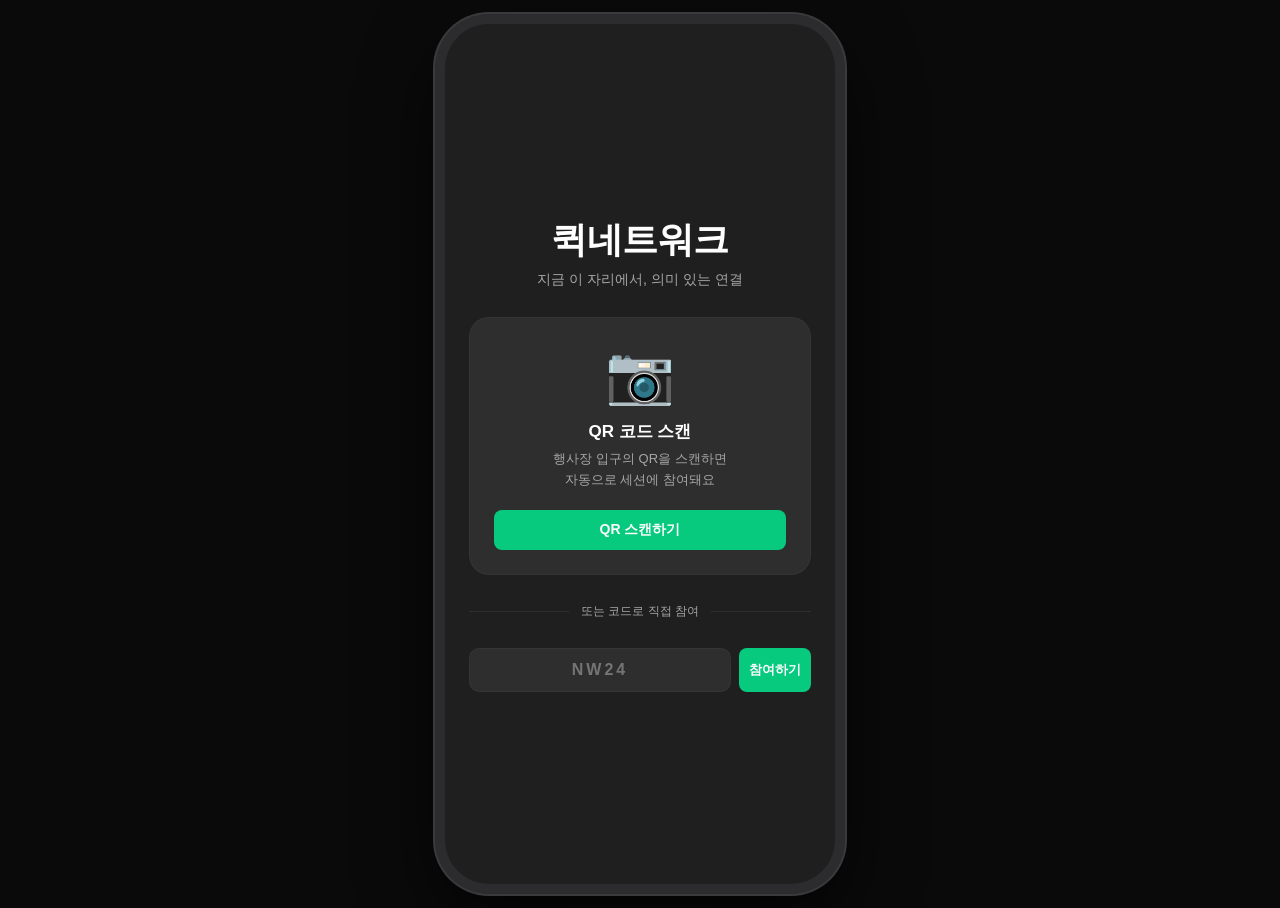
==== commit 0f92697b: "직접 수정14-1" ====
--- a/index.html
+++ b/index.html
@@ -289,10 +289,8 @@
 
 <!-- ═══════════ MYPAGE ═══════════ -->
 <div class="screen" id="screen-mypage">
-  <div class="topbar">
-    <div style="width:32px"></div>
+  <div class="topbar topbar-left">
     <span class="topbar-title">마이페이지</span>
-    <div style="width:32px"></div>
   </div>
   <div class="mypage-body" id="mypage-body"></div>
   <nav class="bottom-nav">
--- a/style.css
+++ b/style.css
@@ -14,22 +14,7 @@
 }
 
 :root {
-  /* ── Semantic tokens ── */
-  --primary: #07CA7F;
-  --primary-light: rgba(7, 202, 127, 0.15);
-  --orange: #FF6F22;
-  --orange-light: #FF9257;
-  --orange-bg: rgba(255, 111, 34, 0.15);
-  --surface: #1F1F1F;
-  --card: #262626;
-  --card2: #2E2E2E;
-  --card3: #383838;
-  --text: #F5F5F5;
-  --sub: #9A9A9A;
-  --border: rgba(255, 255, 255, 0.08);
   --radius: 12px;
-  --danger: #FF4C4C;
-  --negative: #FF5050;
 
   /* ── Pink ── */
   --pink-50:  #FEF6FD;
@@ -233,7 +218,7 @@
 body {
   font-family: 'Pretendard', -apple-system, BlinkMacSystemFont, sans-serif;
   background: #111;
-  color: var(--text);
+  color: var(--semantic-text-normal);
   min-height: 100vh;
   display: flex;
   justify-content: center;
@@ -245,7 +230,7 @@
   min-width: 360px;
   max-width: 600px;
   height: 100vh;
-  background: var(--surface);
+  background: var(--semantic-bg-normal);
   position: relative;
   display: flex;
   flex-direction: column;
@@ -301,7 +286,7 @@
 .topbar-logo {
   font-size: 18px;
   font-weight: 600;
-  color: var(--text);
+  color: var(--semantic-text-normal);
   letter-spacing: -.5px;
 }
 
@@ -310,7 +295,7 @@
   background: none;
   border: none;
   cursor: pointer;
-  color: var(--text);
+  color: var(--semantic-text-normal);
   font-size: 20px;
   width: 32px;
   height: 32px;
@@ -322,7 +307,7 @@
 }
 
 .back-btn {
-  background-color: var(--text);
+  background-color: var(--semantic-text-normal);
   -webkit-mask: url('[data-uri]') no-repeat center / 24px 24px;
   mask: url('[data-uri]') no-repeat center / 24px 24px;
   color: transparent;
@@ -375,7 +360,7 @@
   display: block;
   width: 24px;
   height: 24px;
-  background-color: var(--text);
+  background-color: var(--semantic-text-normal);
   -webkit-mask-image: url('icons/Brand/Qr%20Code%20ver.1.svg');
   -webkit-mask-size: contain;
   -webkit-mask-repeat: no-repeat;
@@ -396,7 +381,7 @@
   display: flex;
   align-items: center;
   justify-content: center;
-  color: var(--text);
+  color: var(--semantic-text-normal);
   font-size: 22px;
 }
 
@@ -452,7 +437,7 @@
   position: absolute;
   top: -3px;
   right: -6px;
-  background: var(--orange);
+  background: var(--semantic-accent-orange);
   color: #fff;
   font-size: 9px;
   font-weight: 600;
@@ -505,14 +490,14 @@
 
 /* variant="orange" */
 .btn-orange {
-  background: var(--orange);
+  background: var(--semantic-accent-orange);
   color: #fff;
 }
 
 /* variant="black-transparent" — bg-black/50 text-[#dedede] */
 .btn-outline {
   background: rgba(0, 0, 0, .5);
-  border: 1.5px solid var(--border);
+  border: 1.5px solid var(--semantic-line-normal);
   color: #dedede;
 }
 
@@ -543,7 +528,7 @@
 .form-section-title {
   font-size: 11px;
   font-weight: 600;
-  color: var(--sub);
+  color: var(--semantic-text-assistive);
   text-transform: uppercase;
   letter-spacing: .5px;
   margin-bottom: 12px;
@@ -557,19 +542,19 @@
   display: block;
   font-size: 13px;
   font-weight: 600;
-  color: var(--sub);
+  color: var(--semantic-text-assistive);
   margin-bottom: 6px;
 }
 
 .field input,
 .field textarea {
   width: 100%;
-  border: 1.5px solid var(--border);
+  border: 1.5px solid var(--semantic-line-normal);
   border-radius: 10px;
   padding: 12px 14px;
   font-size: 15px;
-  color: var(--text);
-  background: var(--card);
+  color: var(--semantic-text-normal);
+  background: var(--semantic-bg-subtle);
   outline: none;
   transition: border .15s;
   font-family: inherit;
@@ -578,7 +563,7 @@
 
 .field input:focus,
 .field textarea:focus {
-  border-color: var(--primary);
+  border-color: var(--semantic-fill-primary);
 }
 
 .field textarea {
@@ -593,10 +578,10 @@
 
 /* ── TAG INPUT ── */
 .tag-input-wrap {
-  border: 1.5px solid var(--border);
+  border: 1.5px solid var(--semantic-line-normal);
   border-radius: 10px;
   padding: 8px 10px;
-  background: var(--card);
+  background: var(--semantic-bg-subtle);
   display: flex;
   flex-wrap: wrap;
   gap: 6px;
@@ -605,12 +590,12 @@
 }
 
 .tag-input-wrap:focus-within {
-  border-color: var(--primary);
+  border-color: var(--semantic-fill-primary);
 }
 
 .tag-chip {
-  background: var(--primary-light);
-  color: var(--primary);
+  background: var(--semantic-fill-secondary);
+  color: var(--semantic-fill-primary);
   border-radius: 20px;
   padding: 4px 10px;
   font-size: 13px;
@@ -634,7 +619,7 @@
   flex: 1;
   padding: 2px 4px;
   background: transparent;
-  color: var(--text);
+  color: var(--semantic-text-normal);
   font-family: inherit;
 }
 
@@ -661,7 +646,7 @@
 }
 
 .avatar-opt.selected {
-  border-color: var(--primary);
+  border-color: var(--semantic-fill-primary);
 }
 
 /* ── CHIPS ── */
@@ -677,30 +662,30 @@
   font-size: 13px;
   font-weight: 600;
   cursor: pointer;
-  background: var(--card2);
-  color: var(--sub);
+  background: var(--semantic-bg-subtle);
+  color: var(--semantic-text-assistive);
   border: 1.5px solid transparent;
   transition: all .15s;
   font-family: inherit;
 }
 
 .chip.selected {
-  background: var(--primary-light);
-  color: var(--primary);
-  border-color: var(--primary);
+  background: var(--semantic-fill-secondary);
+  color: var(--semantic-fill-primary);
+  border-color: var(--semantic-fill-primary);
 }
 
 .chip.selected-orange {
-  background: var(--orange-bg);
-  color: var(--orange-light);
-  border-color: var(--orange);
+  background: var(--semantic-fill-accent);
+  color: var(--semantic-graphic-orange);
+  border-color: var(--semantic-accent-orange);
 }
 
 
 /* ── TAGS ── */
 .tag {
-  background: var(--card2);
-  color: var(--sub);
+  background: var(--semantic-bg-subtle);
+  color: var(--semantic-text-assistive);
   border-radius: 20px;
   padding: 3px 10px;
   font-size: 12px;
@@ -708,13 +693,13 @@
 }
 
 .tag.primary {
-  background: var(--primary-light);
-  color: var(--primary);
+  background: var(--semantic-fill-secondary);
+  color: var(--semantic-fill-primary);
 }
 
 .tag.orange {
-  background: var(--orange-bg);
-  color: var(--orange-light);
+  background: var(--semantic-fill-accent);
+  color: var(--semantic-graphic-orange);
 }
 
 /* ── PURPOSE TAG ── */
@@ -726,7 +711,7 @@
   padding: 10px 16px;
   font-size: 13px;
   font-weight: 600;
-  color: var(--orange);
+  color: var(--semantic-accent-orange);
 }
 
 .bm {
@@ -740,9 +725,9 @@
 
 /* ── CARD ── */
 .info-card {
-  background: var(--card);
+  background: var(--semantic-bg-subtle);
   border-radius: var(--radius);
-  border: 1.5px solid var(--border);
+  border: 1.5px solid var(--semantic-line-normal);
 }
 
 /* ── SCROLL ── */
@@ -763,7 +748,7 @@
   align-items: center;
   gap: 12px;
   font-size: 12px;
-  color: var(--sub);
+  color: var(--semantic-text-assistive);
   width: 100%;
 }
 
@@ -772,14 +757,14 @@
   content: '';
   flex: 1;
   height: 1px;
-  background: var(--border);
+  background: var(--semantic-line-normal);
 }
 
 /* ── EMPTY ── */
 .empty-state {
   text-align: center;
   padding: 60px 20px;
-  color: var(--sub);
+  color: var(--semantic-text-assistive);
 }
 
 .empty-state .ei {
@@ -838,23 +823,23 @@
 .logo-mark {
   font-size: 36px;
   font-weight: 600;
-  color: var(--text);
+  color: var(--semantic-text-normal);
   display: block;
   letter-spacing: -.5px;
 }
 
 .logo-sub {
   font-size: 14px;
-  color: var(--sub);
+  color: var(--semantic-text-assistive);
   margin-top: 6px;
 }
 
 .landing-qr-box {
   width: 100%;
-  background: var(--card);
+  background: var(--semantic-bg-subtle);
   border-radius: 20px;
   padding: 24px;
-  border: 1.5px solid var(--border);
+  border: 1.5px solid var(--semantic-line-normal);
   text-align: center;
 }
 
@@ -871,7 +856,7 @@
 
 .landing-qr-box p {
   font-size: 13px;
-  color: var(--sub);
+  color: var(--semantic-text-assistive);
   margin-bottom: 20px;
   line-height: 1.6;
 }
@@ -884,12 +869,12 @@
 
 .code-input-row input {
   flex: 1;
-  border: 1.5px solid var(--border);
+  border: 1.5px solid var(--semantic-line-normal);
   border-radius: 10px;
   padding: 12px 14px;
   font-size: 16px;
-  color: var(--text);
-  background: var(--card);
+  color: var(--semantic-text-normal);
+  background: var(--semantic-bg-subtle);
   outline: none;
   font-family: inherit;
   color-scheme: dark;
@@ -900,7 +885,7 @@
 }
 
 .code-input-row input:focus {
-  border-color: var(--primary);
+  border-color: var(--semantic-fill-primary);
 }
 
 /* ══════════════════════════════════════ */
@@ -910,8 +895,8 @@
   display: flex;
   gap: 4px;
   padding: 10px 16px;
-  background: var(--card);
-  border-bottom: 1px solid var(--border);
+  background: var(--semantic-bg-subtle);
+  border-bottom: 1px solid var(--semantic-line-normal);
   flex-shrink: 0;
 }
 
@@ -919,12 +904,12 @@
   flex: 1;
   height: 3px;
   border-radius: 2px;
-  background: var(--border);
+  background: var(--semantic-line-normal);
   transition: background .3s;
 }
 
 .prog-dot.done {
-  background: var(--primary);
+  background: var(--semantic-fill-primary);
 }
 
 /* ══════════════════════════════════════ */
@@ -957,7 +942,7 @@
 
 .networking-off-msg {
   text-align: center;
-  color: var(--text);
+  color: var(--semantic-text-normal);
 }
 
 .networking-off-msg p {
@@ -969,7 +954,7 @@
 
 .home-header {
   background: #1F1F1F;
-  border-bottom: 1px solid var(--border);
+  border-bottom: 1px solid var(--semantic-line-normal);
   padding: 0 16px;
   flex-shrink: 0;
 }
@@ -984,7 +969,7 @@
 .home-toprow .app-name {
   font-size: 18px;
   font-weight: 600;
-  color: var(--text);
+  color: var(--semantic-text-normal);
   letter-spacing: -.3px;
 }
 
@@ -996,7 +981,7 @@
 .tab-bar {
   display: flex;
   gap: 0;
-  border-bottom: 1px solid var(--border);
+  border-bottom: 1px solid var(--semantic-line-normal);
   margin: 0 -16px;
   padding: 0 16px;
 }
@@ -1005,7 +990,7 @@
   padding: 10px 16px;
   font-size: 18px;
   font-weight: 600;
-  color: var(--sub);
+  color: var(--semantic-text-assistive);
   cursor: pointer;
   border-bottom: 2px solid transparent;
   margin-bottom: -1px;
@@ -1018,8 +1003,8 @@
 }
 
 .tab-item.active {
-  color: var(--primary);
-  border-bottom-color: var(--primary);
+  color: var(--semantic-fill-primary);
+  border-bottom-color: var(--semantic-fill-primary);
 }
 
 /* Filter row */
@@ -1039,18 +1024,18 @@
   padding: 6px 12px;
   font-size: 16px;
   font-weight: 600;
-  color: var(--sub);
+  color: var(--semantic-text-assistive);
   cursor: pointer;
   font-family: inherit;
   transition: color .15s;
 }
 
 .filter-btn.active {
-  color: var(--orange-light);
+  color: var(--semantic-graphic-orange);
 }
 
 .filter-count {
-  background: var(--orange);
+  background: var(--semantic-accent-orange);
   color: #fff;
   font-size: 10px;
   font-weight: 600;
@@ -1064,7 +1049,7 @@
 
 /* QR tooltip banner */
 .qr-banner {
-  background: var(--primary);
+  background: var(--semantic-fill-primary);
   color: #fff;
   border-radius: 20px;
   padding: 7px 12px 7px 14px;
@@ -1090,9 +1075,9 @@
 
 /* Participant card */
 .p-card {
-  background: var(--card);
+  background: var(--semantic-bg-subtle);
   border-radius: var(--radius);
-  border: 1px solid var(--border);
+  border: 1px solid var(--semantic-line-normal);
   margin-bottom: 12px;
   overflow: hidden;
   display: flex;
@@ -1159,12 +1144,12 @@
   background: #1F1F1F;
   font-size: 13px;
   font-weight: 600;
-  color: var(--orange);
+  color: var(--semantic-accent-orange);
 }
 
 /* ── PROFILE POPUP ── */
 .profile-popup-box {
-  background: var(--card2);
+  background: var(--semantic-bg-subtle);
   border-radius: 12px;
   padding: 0;
   width: 100%;
@@ -1203,7 +1188,7 @@
 
 .pp-meta {
   font-size: 13px;
-  color: var(--sub);
+  color: var(--semantic-text-assistive);
   line-height: 1.5;
 }
 
@@ -1236,7 +1221,7 @@
   padding: 0 20px 0 4px;
   font-size: 13px;
   font-weight: 600;
-  color: var(--orange);
+  color: var(--semantic-accent-orange);
 }
 
 .profile-popup-purpose .bm {
@@ -1278,7 +1263,7 @@
 .net-cancel-pill {
   display: inline-flex;
   align-items: center;
-  background: var(--negative);
+  background: var(--semantic-status-negative);
   color: #fefefe;
   border: none;
   border-radius: 6px;
@@ -1308,7 +1293,7 @@
 }
 
 .modal-box {
-  background: var(--card2);
+  background: var(--semantic-bg-subtle);
   border-radius: 12px;
   padding: 20px;
   width: 100%;
@@ -1330,7 +1315,7 @@
 
 .modal-desc {
   font-size: 13px;
-  color: var(--sub);
+  color: var(--semantic-text-assistive);
   line-height: 1.6;
   margin-bottom: 24px;
 }
@@ -1346,7 +1331,7 @@
 
 .modal-indicator-desc {
   font-size: 13px;
-  color: var(--sub);
+  color: var(--semantic-text-assistive);
   line-height: 1.6;
 }
 
@@ -1411,7 +1396,7 @@
 }
 
 .sheet {
-  background: var(--card);
+  background: var(--semantic-bg-subtle);
   border-radius: 24px 24px 0 0;
   max-height: 85%;
   display: flex;
@@ -1422,7 +1407,7 @@
 .sheet-handle {
   width: 36px;
   height: 4px;
-  background: var(--border);
+  background: var(--semantic-line-normal);
   border-radius: 2px;
   margin: 12px auto 0;
   cursor: grab;
@@ -1446,7 +1431,7 @@
 
 .sheet-reset {
   font-size: 14px;
-  color: var(--sub);
+  color: var(--semantic-text-assistive);
   cursor: pointer;
   background: none;
   border: none;
@@ -1465,7 +1450,7 @@
 
 .sheet-footer {
   padding: 12px 20px calc(12px + env(safe-area-inset-bottom));
-  border-top: 1px solid var(--border);
+  border-top: 1px solid var(--semantic-line-normal);
   flex-shrink: 0;
 }
 
@@ -1484,14 +1469,14 @@
 
 .filter-count-badge {
   font-size: 12px;
-  color: var(--orange-light);
+  color: var(--semantic-graphic-orange);
   font-weight: 600;
 }
 
 /* Accordion */
 .accordion-item {
   border-radius: 10px;
-  background: var(--card2);
+  background: var(--semantic-bg-subtle);
   margin-bottom: 6px;
   overflow: hidden;
 }
@@ -1516,7 +1501,7 @@
   width: 18px;
   height: 18px;
   border-radius: 4px;
-  border: 1.5px solid var(--border);
+  border: 1.5px solid var(--semantic-line-normal);
   display: flex;
   align-items: center;
   justify-content: center;
@@ -1524,8 +1509,8 @@
 }
 
 .accordion-check.checked {
-  background: var(--primary);
-  border-color: var(--primary);
+  background: var(--semantic-fill-primary);
+  border-color: var(--semantic-fill-primary);
 }
 
 .accordion-check.checked::after {
@@ -1536,7 +1521,7 @@
 }
 
 .accordion-arrow {
-  color: var(--sub);
+  color: var(--semantic-text-assistive);
   font-size: 14px;
   transition: transform .2s;
 }
@@ -1570,14 +1555,14 @@
   left: 0;
   right: 0;
   height: 4px;
-  background: var(--card3);
+  background: var(--semantic-fill-normal);
   border-radius: 2px;
 }
 
 .dual-range-fill {
   position: absolute;
   height: 100%;
-  background: var(--primary);
+  background: var(--semantic-fill-primary);
   border-radius: 2px;
   left: 0%;
   width: 100%;
@@ -1600,10 +1585,10 @@
   width: 18px;
   height: 18px;
   border-radius: 50%;
-  background: var(--primary);
+  background: var(--semantic-fill-primary);
   pointer-events: auto;
   cursor: pointer;
-  border: 2px solid var(--card);
+  border: 2px solid var(--semantic-bg-subtle);
   box-shadow: 0 2px 6px rgba(0, 0, 0, .4);
 }
 
@@ -1615,14 +1600,14 @@
 
 .range-label {
   font-size: 11px;
-  color: var(--sub);
+  color: var(--semantic-text-assistive);
   text-align: center;
   flex: 1;
   line-height: 1.4;
 }
 
 .range-label.active {
-  color: var(--primary);
+  color: var(--semantic-fill-primary);
   font-weight: 600;
 }
 
@@ -1650,12 +1635,12 @@
   gap: 14px;
   padding: 14px 16px;
   cursor: pointer;
-  border-bottom: 1px solid var(--border);
+  border-bottom: 1px solid var(--semantic-line-normal);
   transition: background .1s;
 }
 
 .chat-item:active {
-  background: var(--card);
+  background: var(--semantic-bg-subtle);
 }
 
 .chat-item-info {
@@ -1674,7 +1659,7 @@
 
 .chat-item-preview {
   font-size: 13px;
-  color: var(--sub);
+  color: var(--semantic-text-assistive);
   white-space: nowrap;
   overflow: hidden;
   text-overflow: ellipsis;
@@ -1687,11 +1672,11 @@
 
 .chat-item-time {
   font-size: 11px;
-  color: var(--sub);
+  color: var(--semantic-text-assistive);
 }
 
 .unread-dot {
-  background: var(--orange);
+  background: var(--semantic-accent-orange);
   color: #fff;
   font-size: 10px;
   font-weight: 600;
@@ -1736,12 +1721,12 @@
   border-radius: 16px;
   font-size: 14px;
   line-height: 1.5;
-  background: var(--card2);
-  color: var(--text);
+  background: var(--semantic-bg-subtle);
+  color: var(--semantic-text-normal);
 }
 
 .msg-row.me .msg-bubble {
-  background: var(--primary);
+  background: var(--semantic-fill-primary);
   color: #fff;
   border-radius: 16px 4px 16px 16px;
 }
@@ -1752,7 +1737,7 @@
 
 .msg-time {
   font-size: 10px;
-  color: var(--sub);
+  color: var(--semantic-text-assistive);
   flex-shrink: 0;
   margin-bottom: 2px;
 }
@@ -1760,18 +1745,18 @@
 .msg-system {
   text-align: center;
   font-size: 12px;
-  color: var(--sub);
-  background: var(--card2);
+  color: var(--semantic-text-assistive);
+  background: var(--semantic-bg-subtle);
   padding: 6px 14px;
   border-radius: 20px;
   align-self: center;
 }
 
 .chat-card-bubble {
-  background: var(--card3);
+  background: var(--semantic-fill-normal);
   border-radius: 12px;
   padding: 12px;
-  border: 1px solid var(--border);
+  border: 1px solid var(--semantic-line-normal);
   max-width: 72%;
   display: flex;
   gap: 10px;
@@ -1786,13 +1771,13 @@
 
 .cc-role {
   font-size: 12px;
-  color: var(--sub);
+  color: var(--semantic-text-assistive);
   margin-top: 2px;
 }
 
 .chat-input-bar {
-  background: var(--card);
-  border-top: 1px solid var(--border);
+  background: var(--semantic-bg-subtle);
+  border-top: 1px solid var(--semantic-line-normal);
   padding: 10px 12px calc(10px + env(safe-area-inset-bottom));
   display: flex;
   align-items: flex-end;
@@ -1802,12 +1787,12 @@
 
 .chat-input-bar textarea {
   flex: 1;
-  border: 1.5px solid var(--border);
+  border: 1.5px solid var(--semantic-line-normal);
   border-radius: 20px;
   padding: 10px 14px;
   font-size: 14px;
-  color: var(--text);
-  background: var(--card2);
+  color: var(--semantic-text-normal);
+  background: var(--semantic-bg-subtle);
   outline: none;
   font-family: inherit;
   resize: none;
@@ -1816,7 +1801,7 @@
 }
 
 .chat-input-bar textarea:focus {
-  border-color: var(--primary);
+  border-color: var(--semantic-fill-primary);
 }
 
 .chat-input-bar textarea::placeholder {
@@ -1827,7 +1812,7 @@
   width: 40px;
   height: 40px;
   border-radius: 50%;
-  background: var(--primary);
+  background: var(--semantic-fill-primary);
   border: none;
   color: #fff;
   font-size: 18px;
@@ -1842,9 +1827,9 @@
   width: 40px;
   height: 40px;
   border-radius: 50%;
-  background: var(--card2);
+  background: var(--semantic-bg-subtle);
   border: none;
-  color: var(--sub);
+  color: var(--semantic-text-assistive);
   font-size: 18px;
   cursor: pointer;
   display: flex;
@@ -1862,95 +1847,48 @@
   padding: 0 0 90px;
 }
 
-.mypage-profile-section {
-  background: var(--card);
-  padding: 24px 20px;
-  border-bottom: 1px solid var(--border);
-  display: flex;
-  gap: 16px;
-  align-items: center;
-}
-
-.mypage-av {
-  width: 64px;
-  height: 64px;
-  border-radius: 50%;
-  font-size: 32px;
-  display: flex;
-  align-items: center;
-  justify-content: center;
-  flex-shrink: 0;
-}
-
-.mypage-info {
-  flex: 1;
-}
-
-.mypage-name {
-  font-size: 18px;
-  font-weight: 600;
-  margin-bottom: 3px;
-}
-
-.mypage-role {
-  font-size: 13px;
-  color: var(--sub);
-}
-
-.mypage-status {
-  font-size: 12px;
-  color: var(--orange-light);
-  font-weight: 600;
-  margin-top: 4px;
-}
-
-.mypage-menu {
-  padding: 12px 0;
+.topbar-left {
+  justify-content: flex-start;
+}
+
+.mypage-menu-card {
+  margin: 20px 20px 0;
+  background: var(--semantic-bg-subtle);
+  border-radius: 12px;
+  overflow: hidden;
 }
 
 .menu-item {
   display: flex;
   align-items: center;
-  gap: 14px;
+  justify-content: space-between;
   padding: 16px 20px;
   cursor: pointer;
-  border-bottom: 1px solid var(--border);
-  transition: background .1s;
-}
-
-.menu-item:last-child {
-  border-bottom: none;
 }
 
 .menu-item:active {
-  background: var(--card2);
-}
-
-.menu-icon {
-  font-size: 20px;
-  width: 24px;
-  text-align: center;
-  flex-shrink: 0;
+  opacity: 0.8;
 }
 
 .menu-label {
   font-size: 15px;
-  font-weight: 600;
+  font-weight: 400;
   flex: 1;
 }
 
-.menu-arrow {
-  color: var(--sub);
-  font-size: 16px;
-}
-
-.menu-section-title {
-  font-size: 11px;
-  font-weight: 600;
-  color: var(--sub);
-  text-transform: uppercase;
-  letter-spacing: .5px;
-  padding: 16px 20px 6px;
+.menu-chevron {
+  width: 8px;
+  height: 8px;
+  border-right: 1.5px solid var(--semantic-text-assistive);
+  border-top: 1.5px solid var(--semantic-text-assistive);
+  transform: rotate(45deg);
+  flex-shrink: 0;
+}
+
+.menu-item-divider {
+  height: 1px;
+  background: var(--semantic-line-normal);
+  margin: 0 20px;
 }
 
 /* QR card */
@@ -1964,14 +1902,14 @@
 }
 
 .qr-card {
-  background: var(--card);
+  background: var(--semantic-bg-subtle);
   border-radius: 20px;
   padding: 28px 24px;
   display: flex;
   flex-direction: column;
   align-items: center;
   gap: 14px;
-  border: 1.5px solid var(--border);
+  border: 1.5px solid var(--semantic-line-normal);
 }
 
 .qr-code-box {
@@ -1992,20 +1930,20 @@
 
 .qr-role {
   font-size: 14px;
-  color: var(--sub);
+  color: var(--semantic-text-assistive);
   text-align: center;
 }
 
 .qr-status {
   font-size: 13px;
-  color: var(--orange-light);
+  color: var(--semantic-graphic-orange);
   font-weight: 600;
 }
 
 .profile-info-card {
-  background: var(--card);
+  background: var(--semantic-bg-subtle);
   border-radius: 16px;
-  border: 1.5px solid var(--border);
+  border: 1.5px solid var(--semantic-line-normal);
   overflow: hidden;
 }
 
@@ -2014,7 +1952,7 @@
   align-items: center;
   gap: 12px;
   padding: 14px 16px;
-  border-bottom: 1px solid var(--border);
+  border-bottom: 1px solid var(--semantic-line-normal);
 }
 
 .profile-row:last-child {
@@ -2030,7 +1968,7 @@
 
 .pr-label {
   font-size: 11px;
-  color: var(--sub);
+  color: var(--semantic-text-assistive);
   margin-bottom: 2px;
 }
 
@@ -2046,7 +1984,7 @@
 }
 
 .detail-hero {
-  background: var(--orange);
+  background: var(--semantic-accent-orange);
   padding: 32px 20px 24px;
   text-align: center;
   color: #fff;
@@ -2058,26 +1996,26 @@
   gap: 12px;
   align-items: flex-start;
   padding: 14px 16px;
-  border-bottom: 1px solid var(--border);
+  border-bottom: 1px solid var(--semantic-line-normal);
   cursor: pointer;
 }
 
 .notif-item:active {
-  background: var(--card);
+  background: var(--semantic-bg-subtle);
 }
 
 .notif-dot {
   width: 8px;
   height: 8px;
   border-radius: 50%;
-  background: var(--orange);
+  background: var(--semantic-accent-orange);
   flex-shrink: 0;
   margin-top: 5px;
 }
 
 .notif-dot.read {
   background: transparent;
-  border: 1.5px solid var(--border);
+  border: 1.5px solid var(--semantic-line-normal);
 }
 
 .notif-text {
@@ -2088,7 +2026,7 @@
 
 .notif-time {
   font-size: 11px;
-  color: var(--sub);
+  color: var(--semantic-text-assistive);
   margin-top: 3px;
 }
 .av-circle {
@@ -2120,38 +2058,37 @@
   display: flex;
   align-items: center;
   justify-content: space-between;
-  background: var(--card);
+  background: var(--semantic-fill-normal);
   border-radius: var(--radius);
-  border: 1px solid var(--border);
-  padding: 14px 16px;
-  margin: 12px 16px;
-  gap: 12px;
+  padding: 16px;
+  margin: 20px 20px 0;
+  gap: 10px;
 }
 
 .notif-toggle-info { flex: 1; min-width: 0; }
 
 .notif-toggle-title {
-  font-size: 15px;
-  font-weight: 700;
-  margin-bottom: 3px;
+  font-size: 18px;
+  font-weight: 600;
+  margin-bottom: 6px;
 }
 
 .notif-toggle-desc {
-  font-size: 12px;
-  color: var(--sub);
+  font-size: 14px;
+  color: var(--semantic-text-assistive);
   line-height: 1.4;
 }
 
 /* 알림 ON 토글 색상 */
 .toggle-switch.notif-on {
-  background: var(--primary);
+  background: var(--semantic-fill-primary);
 }
 
 /* 받은 요청 그룹 카드 */
 .notif-req-group {
-  background: var(--card);
+  background: var(--semantic-bg-subtle);
   border-radius: var(--radius);
-  border: 1px solid var(--border);
+  border: 1px solid var(--semantic-line-normal);
   margin: 0 16px 12px;
   overflow: visible;
   position: relative;
@@ -2163,7 +2100,7 @@
   align-items: center;
   gap: 6px;
   padding: 12px 14px 10px;
-  border-bottom: 1px solid var(--border);
+  border-bottom: 1px solid var(--semantic-line-normal);
 }
 
 
@@ -2175,11 +2112,11 @@
 
 .notif-req-count {
   font-size: 12px;
-  color: var(--sub);
+  color: var(--semantic-text-assistive);
 }
 
 .notif-req-arrow {
-  color: var(--sub);
+  color: var(--semantic-text-assistive);
   font-size: 18px;
 }
 
@@ -2199,13 +2136,13 @@
 
 .notif-req-sub {
   font-size: 12px;
-  color: var(--sub);
+  color: var(--semantic-text-assistive);
   margin-top: 2px;
 }
 
 .notif-req-time {
   font-size: 11px;
-  color: var(--sub);
+  color: var(--semantic-text-assistive);
   margin-top: 4px;
 }
 
@@ -2215,23 +2152,80 @@
   gap: 10px;
   align-items: flex-start;
   padding: 14px 16px;
-  background: var(--card);
+  background: var(--semantic-bg-subtle);
   border-radius: var(--radius);
-  border: 1px solid var(--border);
-  margin: 0 16px 10px;
+  margin: 0 20px 8px;
   cursor: pointer;
 }
 
 .notif-item:active { opacity: .8; }
 
+
 .notif-item-body { flex: 1; min-width: 0; }
+
+/* 타이머 타입 (3분 타이머) */
+.notif-item.timer-type {
+  flex-direction: column;
+  gap: 10px;
+  align-items: stretch;
+}
+.notif-item-timer-row {
+  display: flex;
+  align-items: center;
+  justify-content: space-between;
+}
+.notif-item-badge {
+  display: inline-flex;
+  align-items: center;
+  gap: 4px;
+  height: 24px;
+  padding: 0 10px;
+  background: var(--semantic-bg-normal);
+  border-radius: 12px;
+  font-size: 12px;
+  color: var(--semantic-text-normal);
+}
+.notif-item-badge-timer {
+  color: var(--semantic-text-accent);
+  font-variant-numeric: tabular-nums;
+}
+.notif-chevron-right {
+  width: 8px;
+  height: 8px;
+  border-right: 1.5px solid var(--semantic-text-assistive);
+  border-top: 1.5px solid var(--semantic-text-assistive);
+  transform: rotate(45deg);
+  flex-shrink: 0;
+  margin-right: 2px;
+}
+.notif-item-content-row {
+  display: flex;
+  align-items: center;
+  gap: 10px;
+}
+.notif-item-subtext {
+  font-size: 12px;
+  color: var(--semantic-text-assistive);
+  margin-top: 2px;
+}
+
+/* 타임아웃 타입 */
+.notif-item.timeout-type {
+  background: var(--semantic-bg-subtle);
+}
+
+.list-divider {
+  height: 1px;
+  background: rgba(255, 255, 255, 0.08);
+  margin: 12px 20px 12px;
+}
 
 /* ══════════════════════════════════════ */
 /* REQUEST DETAIL (AL02)                 */
 /* ══════════════════════════════════════ */
 
 .req-detail-card {
-  margin: 0 16px;
+  margin: 0 20px;
   background: var(--semantic-bg-subtle);
   border-radius: 12px;
   overflow: hidden;
@@ -2255,7 +2249,7 @@
 
 .req-detail-role {
   font-size: 13px;
-  color: var(--sub);
+  color: var(--semantic-text-assistive);
 }
 
 .req-detail-badge-row {
@@ -2270,7 +2264,7 @@
   align-items: center;
   gap: 4px;
   background: var(--semantic-fill-subtle);
-  color: var(--text);
+  color: var(--semantic-text-normal);
   font-size: 13px;
   font-weight: 600;
   padding: 6px 12px;
@@ -2283,14 +2277,14 @@
 
 .req-detail-section {
   margin: 0 16px 8px;
-  background: var(--semantic-bg-normal);
+  background: var(--semantic-bg-subtle);
   border-radius: var(--radius);
   padding: 14px;
 }
 
 .req-detail-section-title {
   font-size: 13px;
-  color: var(--sub);
+  color: var(--semantic-text-assistive);
   margin-bottom: 8px;
 }
 
@@ -2309,8 +2303,8 @@
 .req-detail-chips .tag {
   height: 24px;
   padding: 0 8px;
-  background: var(--card3);
-  color: var(--sub);
+  background: var(--semantic-fill-normal);
+  color: var(--semantic-text-assistive);
   border-radius: 4px;
   font-size: 12px;
   font-weight: 500;
@@ -2321,10 +2315,10 @@
 /* 하단 수락/거절 모달 팝업 */
 .req-action-panel {
   position: absolute;
-  bottom: 80px;
+  bottom: 96px;
   left: 16px;
   right: 16px;
-  background: var(--card2);
+  background: var(--semantic-bg-subtle);
   border-radius: 12px;
   padding: 20px 16px 16px;
 }
@@ -2350,7 +2344,7 @@
 
 .req-action-desc {
   font-size: 13px;
-  color: var(--sub);
+  color: var(--semantic-text-assistive);
   text-align: center;
   margin-bottom: 8px;
 }
@@ -2363,16 +2357,16 @@
   display: flex;
   align-items: center;
   gap: 16px;
-  background: var(--card);
-  border: 1.5px solid var(--border);
+  background: var(--semantic-bg-subtle);
+  border: 1.5px solid var(--semantic-line-normal);
   border-radius: 16px;
   padding: 20px 18px;
   cursor: pointer;
   transition: border-color .15s, background .15s;
 }
 .reg-type-card:active {
-  background: var(--card2);
-  border-color: var(--primary);
+  background: var(--semantic-bg-subtle);
+  border-color: var(--semantic-fill-primary);
 }
 .reg-type-icon {
   font-size: 28px;
@@ -2385,12 +2379,12 @@
 }
 .reg-type-desc {
   font-size: 13px;
-  color: var(--sub);
+  color: var(--semantic-text-assistive);
 }
 .reg-type-arrow {
   margin-left: auto;
   font-size: 22px;
-  color: var(--sub);
+  color: var(--semantic-text-assistive);
   flex-shrink: 0;
 }
 
@@ -2398,8 +2392,8 @@
 /* ADD TO HOME SCREEN TIP                 */
 /* ══════════════════════════════════════ */
 .add-home-tip {
-  background: var(--primary-light);
-  border: 1.5px solid var(--primary);
+  background: var(--semantic-fill-secondary);
+  border: 1.5px solid var(--semantic-fill-primary);
   border-radius: 14px;
   padding: 16px;
   margin-top: 16px;
@@ -2408,11 +2402,11 @@
   font-size: 14px;
   font-weight: 700;
   margin-bottom: 6px;
-  color: var(--primary);
+  color: var(--semantic-fill-primary);
 }
 .add-home-tip-desc {
   font-size: 13px;
-  color: var(--text);
+  color: var(--semantic-text-normal);
   line-height: 1.6;
 }
 
@@ -2420,7 +2414,7 @@
 /* GROUP CARD                             */
 /* ══════════════════════════════════════ */
 .group-card {
-  background: var(--card);
+  background: var(--semantic-bg-subtle);
   border-radius: 16px;
   margin: 0 0 12px;
   padding: 16px;
@@ -2466,9 +2460,9 @@
   width: 30px;
   height: 30px;
   border-radius: 50%;
-  border: 1.5px dashed var(--primary);
+  border: 1.5px dashed var(--semantic-fill-primary);
   background: transparent;
-  color: var(--primary);
+  color: var(--semantic-fill-primary);
   font-size: 18px;
   line-height: 1;
   cursor: pointer;
@@ -2493,23 +2487,23 @@
   width: 16px;
   height: 16px;
   flex-shrink: 0;
-  background-color: var(--sub);
+  background-color: var(--semantic-text-assistive);
   -webkit-mask: no-repeat center / contain;
   mask: no-repeat center / contain;
 }
-.gi-job      { background-color: var(--primary); -webkit-mask-image: url("data:image/svg+xml,%3Csvg xmlns='http://www.w3.org/2000/svg' viewBox='0 0 24 24' fill='currentColor'%3E%3Cpath d='M20 6h-2.18c.07-.44.18-.88.18-1a3 3 0 0 0-6 0c0 .12.11.56.18 1H10V4H4v16h16V6zM12 3a1 1 0 0 1 1 1c0 .12-.11.56-.18 1h-1.64C11.11 4.56 11 4.12 11 4a1 1 0 0 1 1-1zm0 11-3.5-3.5 1.41-1.41L12 11.17l6.09-6.08 1.41 1.41L12 14z'/%3E%3C/svg%3E"); mask-image: url("data:image/svg+xml,%3Csvg xmlns='http://www.w3.org/2000/svg' viewBox='0 0 24 24' fill='currentColor'%3E%3Cpath d='M20 6h-2.18c.07-.44.18-.88.18-1a3 3 0 0 0-6 0c0 .12.11.56.18 1H10V4H4v16h16V6zM12 3a1 1 0 0 1 1 1c0 .12-.11.56-.18 1h-1.64C11.11 4.56 11 4.12 11 4a1 1 0 0 1 1-1zm0 11-3.5-3.5 1.41-1.41L12 11.17l6.09-6.08 1.41 1.41L12 14z'/%3E%3C/svg%3E"); }
-.gi-career   { background-color: var(--sub); -webkit-mask-image: url("data:image/svg+xml,%3Csvg xmlns='http://www.w3.org/2000/svg' viewBox='0 0 24 24' fill='currentColor'%3E%3Cpath d='M19 3H5c-1.1 0-2 .9-2 2v14c0 1.1.9 2 2 2h14c1.1 0 2-.9 2-2V5c0-1.1-.9-2-2-2zm-7 14H7v-2h5v2zm5-4H7v-2h10v2zm0-4H7V7h10v2z'/%3E%3C/svg%3E"); mask-image: url("data:image/svg+xml,%3Csvg xmlns='http://www.w3.org/2000/svg' viewBox='0 0 24 24' fill='currentColor'%3E%3Cpath d='M19 3H5c-1.1 0-2 .9-2 2v14c0 1.1.9 2 2 2h14c1.1 0 2-.9 2-2V5c0-1.1-.9-2-2-2zm-7 14H7v-2h5v2zm5-4H7v-2h10v2zm0-4H7V7h10v2z'/%3E%3C/svg%3E"); }
-.gi-interest { background-color: var(--primary); -webkit-mask-image: url("data:image/svg+xml,%3Csvg xmlns='http://www.w3.org/2000/svg' viewBox='0 0 24 24' fill='currentColor'%3E%3Cpath d='M12 21.35l-1.45-1.32C5.4 15.36 2 12.28 2 8.5 2 5.42 4.42 3 7.5 3c1.74 0 3.41.81 4.5 2.09C13.09 3.81 14.76 3 16.5 3 19.58 3 22 5.42 22 8.5c0 3.78-3.4 6.86-8.55 11.54L12 21.35z'/%3E%3C/svg%3E"); mask-image: url("data:image/svg+xml,%3Csvg xmlns='http://www.w3.org/2000/svg' viewBox='0 0 24 24' fill='currentColor'%3E%3Cpath d='M12 21.35l-1.45-1.32C5.4 15.36 2 12.28 2 8.5 2 5.42 4.42 3 7.5 3c1.74 0 3.41.81 4.5 2.09C13.09 3.81 14.76 3 16.5 3 19.58 3 22 5.42 22 8.5c0 3.78-3.4 6.86-8.55 11.54L12 21.35z'/%3E%3C/svg%3E"); }
-.gi-purpose  { background-color: var(--sub); -webkit-mask-image: url("data:image/svg+xml,%3Csvg xmlns='http://www.w3.org/2000/svg' viewBox='0 0 24 24' fill='currentColor'%3E%3Cpath d='M17 3H7c-1.1 0-2 .9-2 2v16l7-3 7 3V5c0-1.1-.9-2-2-2z'/%3E%3C/svg%3E"); mask-image: url("data:image/svg+xml,%3Csvg xmlns='http://www.w3.org/2000/svg' viewBox='0 0 24 24' fill='currentColor'%3E%3Cpath d='M17 3H7c-1.1 0-2 .9-2 2v16l7-3 7 3V5c0-1.1-.9-2-2-2z'/%3E%3C/svg%3E"); }
+.gi-job      { background-color: var(--semantic-fill-primary); -webkit-mask-image: url("data:image/svg+xml,%3Csvg xmlns='http://www.w3.org/2000/svg' viewBox='0 0 24 24' fill='currentColor'%3E%3Cpath d='M20 6h-2.18c.07-.44.18-.88.18-1a3 3 0 0 0-6 0c0 .12.11.56.18 1H10V4H4v16h16V6zM12 3a1 1 0 0 1 1 1c0 .12-.11.56-.18 1h-1.64C11.11 4.56 11 4.12 11 4a1 1 0 0 1 1-1zm0 11-3.5-3.5 1.41-1.41L12 11.17l6.09-6.08 1.41 1.41L12 14z'/%3E%3C/svg%3E"); mask-image: url("data:image/svg+xml,%3Csvg xmlns='http://www.w3.org/2000/svg' viewBox='0 0 24 24' fill='currentColor'%3E%3Cpath d='M20 6h-2.18c.07-.44.18-.88.18-1a3 3 0 0 0-6 0c0 .12.11.56.18 1H10V4H4v16h16V6zM12 3a1 1 0 0 1 1 1c0 .12-.11.56-.18 1h-1.64C11.11 4.56 11 4.12 11 4a1 1 0 0 1 1-1zm0 11-3.5-3.5 1.41-1.41L12 11.17l6.09-6.08 1.41 1.41L12 14z'/%3E%3C/svg%3E"); }
+.gi-career   { background-color: var(--semantic-text-assistive); -webkit-mask-image: url("data:image/svg+xml,%3Csvg xmlns='http://www.w3.org/2000/svg' viewBox='0 0 24 24' fill='currentColor'%3E%3Cpath d='M19 3H5c-1.1 0-2 .9-2 2v14c0 1.1.9 2 2 2h14c1.1 0 2-.9 2-2V5c0-1.1-.9-2-2-2zm-7 14H7v-2h5v2zm5-4H7v-2h10v2zm0-4H7V7h10v2z'/%3E%3C/svg%3E"); mask-image: url("data:image/svg+xml,%3Csvg xmlns='http://www.w3.org/2000/svg' viewBox='0 0 24 24' fill='currentColor'%3E%3Cpath d='M19 3H5c-1.1 0-2 .9-2 2v14c0 1.1.9 2 2 2h14c1.1 0 2-.9 2-2V5c0-1.1-.9-2-2-2zm-7 14H7v-2h5v2zm5-4H7v-2h10v2zm0-4H7V7h10v2z'/%3E%3C/svg%3E"); }
+.gi-interest { background-color: var(--semantic-fill-primary); -webkit-mask-image: url("data:image/svg+xml,%3Csvg xmlns='http://www.w3.org/2000/svg' viewBox='0 0 24 24' fill='currentColor'%3E%3Cpath d='M12 21.35l-1.45-1.32C5.4 15.36 2 12.28 2 8.5 2 5.42 4.42 3 7.5 3c1.74 0 3.41.81 4.5 2.09C13.09 3.81 14.76 3 16.5 3 19.58 3 22 5.42 22 8.5c0 3.78-3.4 6.86-8.55 11.54L12 21.35z'/%3E%3C/svg%3E"); mask-image: url("data:image/svg+xml,%3Csvg xmlns='http://www.w3.org/2000/svg' viewBox='0 0 24 24' fill='currentColor'%3E%3Cpath d='M12 21.35l-1.45-1.32C5.4 15.36 2 12.28 2 8.5 2 5.42 4.42 3 7.5 3c1.74 0 3.41.81 4.5 2.09C13.09 3.81 14.76 3 16.5 3 19.58 3 22 5.42 22 8.5c0 3.78-3.4 6.86-8.55 11.54L12 21.35z'/%3E%3C/svg%3E"); }
+.gi-purpose  { background-color: var(--semantic-text-assistive); -webkit-mask-image: url("data:image/svg+xml,%3Csvg xmlns='http://www.w3.org/2000/svg' viewBox='0 0 24 24' fill='currentColor'%3E%3Cpath d='M17 3H7c-1.1 0-2 .9-2 2v16l7-3 7 3V5c0-1.1-.9-2-2-2z'/%3E%3C/svg%3E"); mask-image: url("data:image/svg+xml,%3Csvg xmlns='http://www.w3.org/2000/svg' viewBox='0 0 24 24' fill='currentColor'%3E%3Cpath d='M17 3H7c-1.1 0-2 .9-2 2v16l7-3 7 3V5c0-1.1-.9-2-2-2z'/%3E%3C/svg%3E"); }
 
 .gi-lbl {
-  color: var(--sub);
+  color: var(--semantic-text-assistive);
   font-size: 12px;
   min-width: 52px;
   flex-shrink: 0;
 }
 .gi-val {
-  color: var(--text);
+  color: var(--semantic-text-normal);
   font-size: 13px;
 }
 
@@ -2542,7 +2536,7 @@
   gap: 10px;
   padding: 12px 20px 28px;
   background: var(--bg);
-  border-top: 1px solid var(--border);
+  border-top: 1px solid var(--semantic-line-normal);
 }
 
 /* ══════════════════════════════════════ */
@@ -2557,16 +2551,16 @@
 .grp-chip {
   padding: 8px 14px;
   border-radius: 20px;
-  border: 1.5px solid var(--border);
+  border: 1.5px solid var(--semantic-line-normal);
   background: transparent;
-  color: var(--text);
+  color: var(--semantic-text-normal);
   font-size: 13px;
   cursor: pointer;
   transition: all .15s;
 }
 .grp-chip.selected {
-  background: var(--primary-light);
-  border-color: var(--primary);
-  color: var(--primary);
-  font-weight: 600;
-}
+  background: var(--semantic-fill-secondary);
+  border-color: var(--semantic-fill-primary);
+  color: var(--semantic-fill-primary);
+  font-weight: 600;
+}
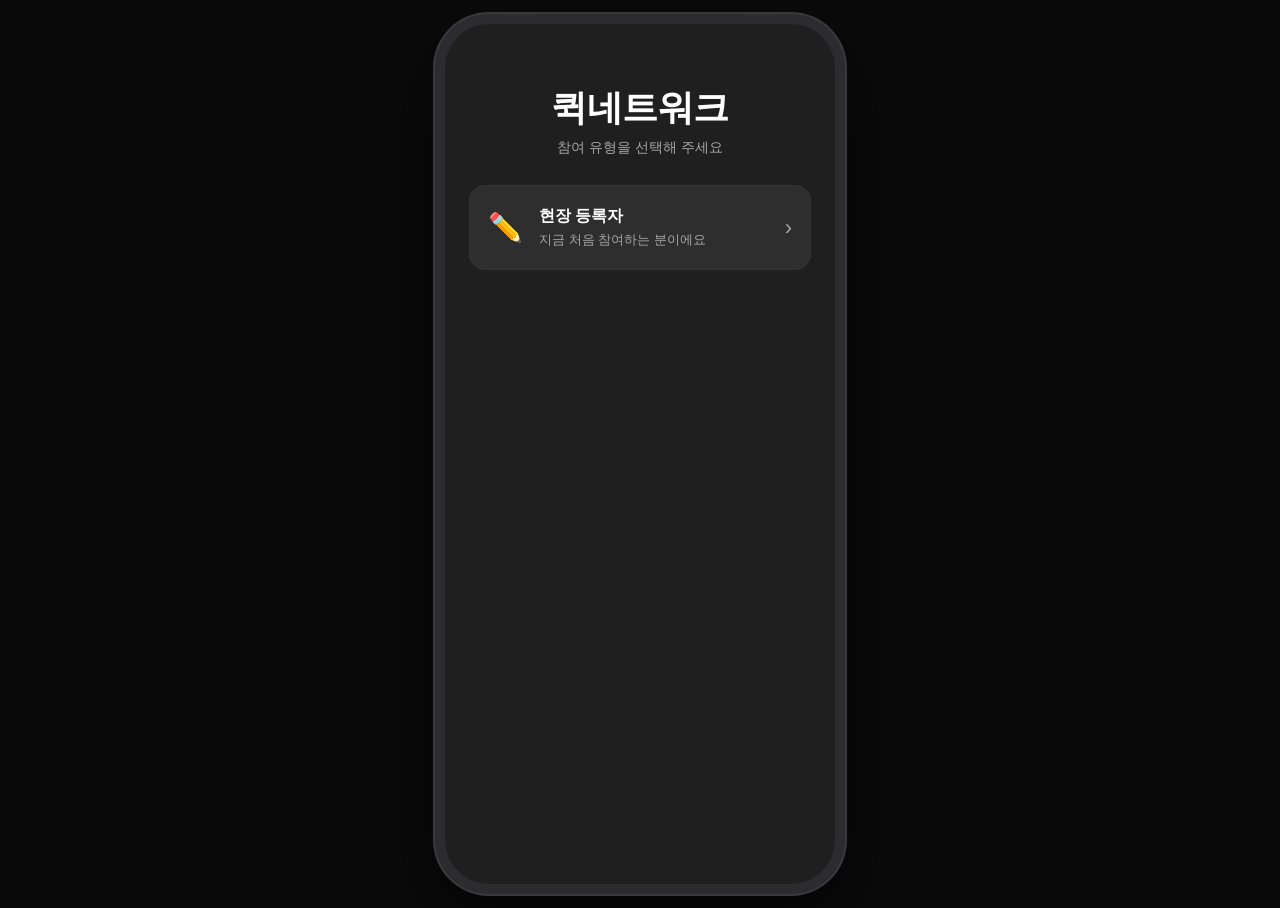
==== commit 7b859004: "15-6" ====
--- a/index.html
+++ b/index.html
@@ -39,6 +39,7 @@
       <span class="logo-mark">퀵네트워크</span>
       <p class="logo-sub">참여 유형을 선택해 주세요</p>
     </div>
+    <!-- 사전 등록자 루트 (QA 보류)
     <div class="reg-type-card" onclick="selectRegType('pre')">
       <div class="reg-type-icon">🔖</div>
       <div>
@@ -47,6 +48,7 @@
       </div>
       <div class="reg-type-arrow">›</div>
     </div>
+    -->
     <div class="reg-type-card" onclick="selectRegType('onsite')">
       <div class="reg-type-icon">✏️</div>
       <div>
@@ -81,7 +83,8 @@
 <!-- ═══════════ REGISTER ═══════════ -->
 <div class="screen" id="screen-register">
   <div class="topbar">
-    <span class="topbar-logo">퀵네트워크</span>
+    <button class="back-btn" id="reg-back-btn" onclick="regGoBack()"></button>
+    <span class="topbar-logo" id="reg-logo" style="display:none">퀵네트워크</span>
     <span class="topbar-title" id="reg-title">내 정보 입력</span>
     <div style="width:32px"></div>
   </div>
@@ -103,7 +106,7 @@
       </div>
       <button class="qr-icon-btn" onclick="goQR()"><img src="icons/Brand/Qr Code ver.1.svg" width="32" height="32" alt="QR" style="display:block;filter:brightness(0) invert(1)"></button>
     </div>
-    <div class="tab-bar" style="border-bottom:none;margin:0;padding:0">
+    <div class="tab-bar">
       <button class="tab-item active" id="tab-1v1" onclick="switchHomeTab('1v1')">1:1</button>
       <button class="tab-item" id="tab-group" onclick="switchHomeTab('group')">그룹</button>
     </div>
@@ -119,7 +122,7 @@
     <div style="height:54px;display:flex;align-items:center;justify-content:flex-start;padding:0 20px">
       <button class="filter-btn" id="filter-btn" onclick="openFilter()">
         <span>필터</span>
-        <span style="font-size:14px">≡</span>
+        <img src="[data-uri]" width="16" height="16" style="flex-shrink:0">
         <span class="filter-count" id="filter-count" style="display:none">0</span>
       </button>
     </div>
@@ -243,7 +246,7 @@
   <div class="notif-header">
     <span class="notif-header-title">알림</span>
   </div>
-  <div class="tab-row" style="padding:0 16px">
+  <div class="tab-row">
     <button class="tab-item active" id="notif-tab-1v1" onclick="switchNotifTab('1v1')">1:1</button>
     <button class="tab-item" id="notif-tab-group" onclick="switchNotifTab('group')">그룹</button>
   </div>
--- a/style.css
+++ b/style.css
@@ -431,6 +431,7 @@
 
 .nav-icon-wrap {
   position: relative;
+  display: flex;
 }
 
 .nav-badge {
@@ -640,12 +641,17 @@
   align-items: center;
   justify-content: center;
   cursor: pointer;
-  border: 3px solid transparent;
+  border: 2px solid transparent;
   background: #1F1F1F;
   transition: border .15s;
 }
 
-.avatar-opt.selected {
+#av-row .avatar-opt {
+  border-color: var(--semantic-line-normal);
+}
+
+.avatar-opt.selected,
+#av-row .avatar-opt.selected {
   border-color: var(--semantic-fill-primary);
 }
 
@@ -767,11 +773,6 @@
   color: var(--semantic-text-assistive);
 }
 
-.empty-state .ei {
-  font-size: 48px;
-  margin-bottom: 12px;
-}
-
 .empty-state p {
   font-size: 15px;
 }
@@ -785,25 +786,38 @@
 /* ── TOAST ── */
 #toast {
   position: fixed;
-  bottom: 90px;
-  left: 50%;
-  transform: translateX(-50%) translateY(20px);
-  background: #1F2937;
+  bottom: 100px;
+  left: 20px;
+  right: 20px;
+  transform: translateY(20px);
+  background: var(--semantic-bg-normal);
   color: #fff;
-  padding: 12px 24px;
-  border-radius: 24px;
-  font-size: 14px;
-  font-weight: 600;
+  padding: 16px 20px;
+  border-radius: 12px;
   opacity: 0;
   transition: opacity .3s, transform .3s;
   pointer-events: none;
   z-index: 1000;
-  white-space: nowrap;
 }
 
 #toast.show {
   opacity: 1;
-  transform: translateX(-50%) translateY(0);
+  transform: translateY(0);
+}
+
+.toast-title {
+  font-size: 16px;
+  font-weight: 600;
+  line-height: 1.4;
+  text-align: center;
+}
+
+.toast-sub {
+  font-size: 13px;
+  color: var(--semantic-text-assistive);
+  margin-top: 4px;
+  line-height: 1.4;
+  text-align: center;
 }
 
 /* ══════════════════════════════════════ */
@@ -895,8 +909,8 @@
   display: flex;
   gap: 4px;
   padding: 10px 16px;
-  background: var(--semantic-bg-subtle);
-  border-bottom: 1px solid var(--semantic-line-normal);
+  /* background: var(--semantic-bg-subtle); */
+  /* border-bottom: 1px solid var(--semantic-line-normal); */
   flex-shrink: 0;
 }
 
@@ -955,14 +969,13 @@
 .home-header {
   background: #1F1F1F;
   border-bottom: 1px solid var(--semantic-line-normal);
-  padding: 0 16px;
   flex-shrink: 0;
 }
 
 .home-toprow {
   display: flex;
   align-items: center;
-  padding: 14px 0 12px;
+  padding: 14px 20px 12px;
   gap: 8px;
 }
 
@@ -978,12 +991,13 @@
 }
 
 /* Tab bar */
-.tab-bar {
+.tab-bar, .tab-row {
   display: flex;
   gap: 0;
+  height: 46px;
   border-bottom: 1px solid var(--semantic-line-normal);
-  margin: 0 -16px;
-  padding: 0 16px;
+  padding: 0 20px;
+  flex-shrink: 0;
 }
 
 .tab-item {
@@ -1024,7 +1038,7 @@
   padding: 6px 12px;
   font-size: 16px;
   font-weight: 600;
-  color: var(--semantic-text-assistive);
+  color: var(--semantic-text-normal);
   cursor: pointer;
   font-family: inherit;
   transition: color .15s;
@@ -1485,6 +1499,7 @@
   display: flex;
   align-items: center;
   justify-content: space-between;
+  background: var(--semantic-bg-normal);
   padding: 12px 14px;
   cursor: pointer;
   font-size: 14px;
@@ -1533,6 +1548,7 @@
 .accordion-body {
   display: none;
   padding: 4px 14px 12px;
+  background: var(--semantic-bg-normal);
 }
 
 .accordion-item.open .accordion-body {
@@ -1862,7 +1878,7 @@
   display: flex;
   align-items: center;
   justify-content: space-between;
-  padding: 16px 20px;
+  padding: 20px;
   cursor: pointer;
 }
 
@@ -1891,14 +1907,119 @@
   margin: 0 20px;
 }
 
-/* QR card */
+/* QR / Business Card */
 .qr-screen-body {
   flex: 1;
   overflow-y: auto;
-  padding: 20px 16px 90px;
+  padding: 60px 20px 80px;
   display: flex;
   flex-direction: column;
-  gap: 14px;
+  align-items: center;
+}
+
+/* ── Flip Card ── */
+.biz-card-scene {
+  width: 311px;
+  height: 451px;
+  perspective: 1000px;
+  cursor: pointer;
+}
+
+.biz-card {
+  width: 100%;
+  height: 100%;
+  position: relative;
+  transform-style: preserve-3d;
+  -webkit-transform-style: preserve-3d;
+  transition: transform 0.55s ease;
+}
+
+.biz-card.flipped {
+  transform: rotateY(180deg);
+}
+
+.biz-card-face {
+  position: absolute;
+  inset: 0;
+  border-radius: 20px;
+  border: 1px solid var(--gray-neutral-800);
+  backface-visibility: hidden;
+  -webkit-backface-visibility: hidden;
+  overflow: hidden;
+}
+
+.biz-card-front {
+  background: #1C1C1C;
+  padding: 80px 0px 0px 42px;
+  display: flex;
+  flex-direction: column;
+}
+
+.biz-card-back {
+  background: #1C1C1C;
+  transform: rotateY(180deg);
+  display: flex;
+  align-items: center;
+  justify-content: center;
+}
+
+.biz-name {
+  font-size: 32px;
+  font-weight: 600;
+  color: #fff;
+  /* margin-top: 12px; */
+  margin-bottom: 32px;
+  letter-spacing: -.5px;
+}
+
+.biz-info-table {
+  display: flex;
+  flex-direction: column;
+  gap: 10px;
+  flex: 1;
+}
+
+.biz-info-row {
+  display: flex;
+  gap: 16px;
+  font-size: 14px;
+  line-height: 1.4;
+}
+
+.biz-label {
+  color: #888;
+  min-width: 60px;
+  flex-shrink: 0;
+}
+
+.biz-value {
+  color: #fff;
+}
+
+.biz-avatar-wrap {
+  position: absolute;
+  bottom: 18px;
+  right: 18px;
+}
+
+/* Graphic corner decorations */
+.biz-graphic {
+  position: absolute;
+  pointer-events: none;
+}
+
+.biz-graphic-tr {
+  top: 0;
+  right: 0;
+  width: 100px;
+  height: auto;
+}
+
+.biz-graphic-bl {
+  bottom: 0;
+  left: 0;
+  width: 119px;
+  height: auto;
 }
 
 .qr-card {
@@ -2022,16 +2143,18 @@
   font-size: 14px;
   line-height: 1.5;
   flex: 1;
+  font-weight: 500;
 }
 
 .notif-time {
   font-size: 11px;
   color: var(--semantic-text-assistive);
-  margin-top: 3px;
+  margin-top: 12px;
 }
 .av-circle {
   border-radius: 50%;
   overflow: hidden;
+  flex-shrink: 0;
 }
 
 /* ══════════════════════════════════════ */
@@ -2184,6 +2307,7 @@
   border-radius: 12px;
   font-size: 12px;
   color: var(--semantic-text-normal);
+  font-weight: 600;
 }
 .notif-item-badge-timer {
   color: var(--semantic-text-accent);
@@ -2200,7 +2324,7 @@
 }
 .notif-item-content-row {
   display: flex;
-  align-items: center;
+  align-items: flex-start;
   gap: 10px;
 }
 .notif-item-subtext {
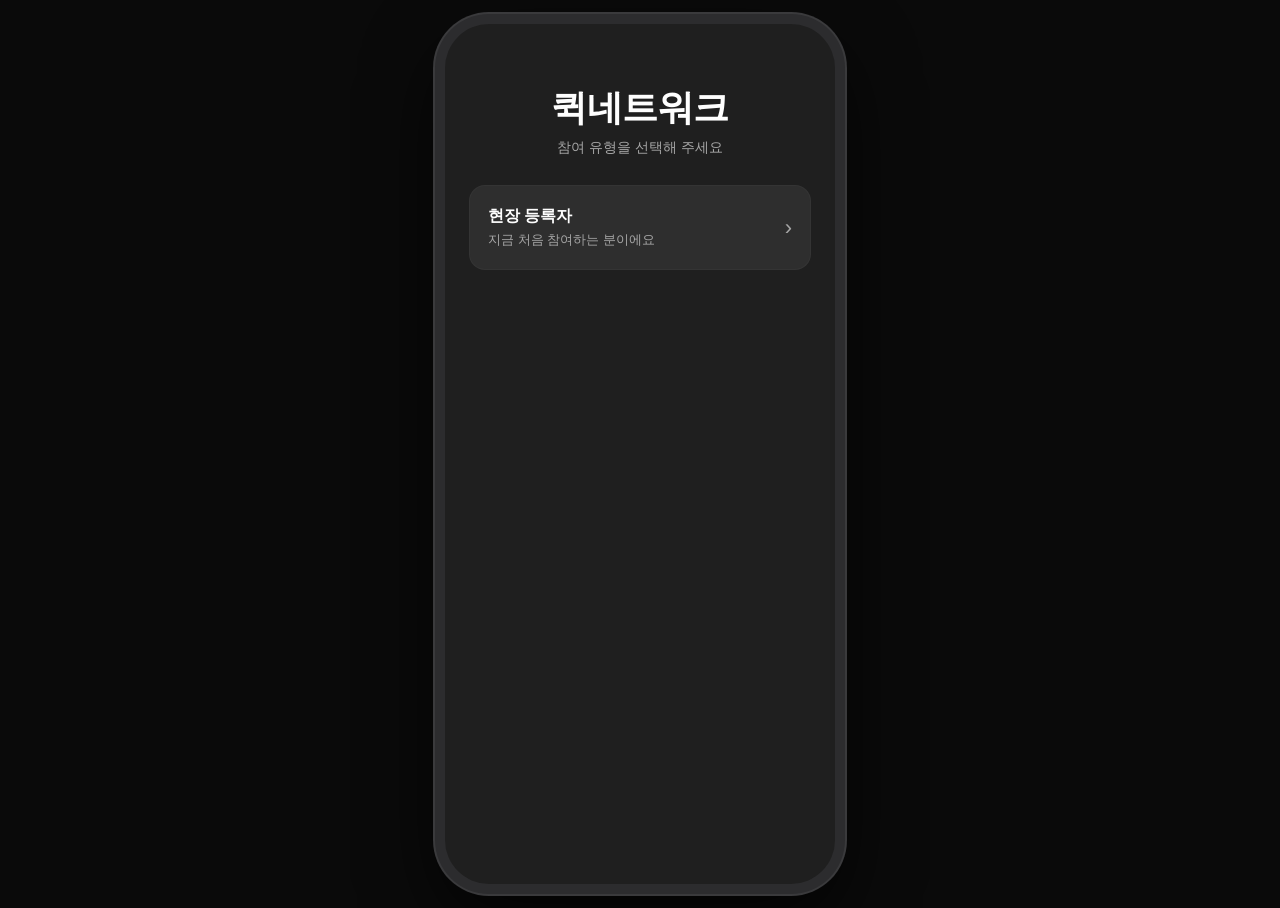
==== commit 28064d03: "16-8" ====
--- a/index.html
+++ b/index.html
@@ -50,7 +50,7 @@
     </div>
     -->
     <div class="reg-type-card" onclick="selectRegType('onsite')">
-      <div class="reg-type-icon">✏️</div>
+      <!-- <div class="reg-type-icon">✏️</div> -->
       <div>
         <div class="reg-type-title">현장 등록자</div>
         <div class="reg-type-desc">지금 처음 참여하는 분이에요</div>
@@ -73,11 +73,19 @@
 <!-- ═══════════ ZONE ENTRY ═══════════ -->
 <div class="screen" id="screen-zone-entry">
   <div class="topbar">
-    <span class="topbar-logo">퀵네트워크</span>
-    <span class="topbar-title">입장 확인</span>
+    <button class="back-btn" onclick="showScreen('reg-type')"></button>
     <div style="width:32px"></div>
   </div>
   <div class="scroll-body" id="zone-entry-body"></div>
+</div>
+
+<!-- ═══════════ WELCOME ═══════════ -->
+<div class="screen" id="screen-welcome">
+  <div class="topbar">
+    <button class="back-btn" onclick="showScreen('zone-entry')"></button>
+    <div style="width:32px"></div>
+  </div>
+  <div class="scroll-body" id="welcome-body"></div>
 </div>
 
 <!-- ═══════════ REGISTER ═══════════ -->
--- a/style.css
+++ b/style.css
@@ -461,9 +461,9 @@
   position: relative;
   gap: 8px;
   width: 100%;
-  height: 40px;
-  border-radius: 8px;
-  font-size: 14px;
+  height: 50px;
+  border-radius: 10px;
+  font-size: 16px;
   font-weight: 600;
   cursor: pointer;
   border: none;
@@ -497,9 +497,8 @@
 
 /* variant="black-transparent" — bg-black/50 text-[#dedede] */
 .btn-outline {
-  background: rgba(0, 0, 0, .5);
-  border: 1.5px solid var(--semantic-line-normal);
-  color: #dedede;
+  background: var(--semantic-bg-subtle);
+  color: var(--semantic-text-normal);
 }
 
 
@@ -523,26 +522,26 @@
 
 /* ── FORMS ── */
 .form-section {
-  margin-bottom: 24px;
+  margin-bottom: 32px;
 }
 
 .form-section-title {
-  font-size: 11px;
-  font-weight: 600;
-  color: var(--semantic-text-assistive);
+  font-size: 16px;
+  font-weight: 600;
+  color: var(--semantic-text-normal);
   text-transform: uppercase;
   letter-spacing: .5px;
   margin-bottom: 12px;
 }
 
 .field {
-  margin-bottom: 12px;
+  margin-bottom: 16px;
 }
 
 .field label {
   display: block;
   font-size: 13px;
-  font-weight: 600;
+  font-weight: 500;
   color: var(--semantic-text-assistive);
   margin-bottom: 6px;
 }
@@ -551,7 +550,7 @@
 .field textarea {
   width: 100%;
   border: 1.5px solid var(--semantic-line-normal);
-  border-radius: 10px;
+  border-radius: 8px;
   padding: 12px 14px;
   font-size: 15px;
   color: var(--semantic-text-normal);
@@ -740,8 +739,9 @@
 .scroll-body {
   flex: 1;
   overflow-y: auto;
+  overflow-x: hidden;
   -webkit-overflow-scrolling: touch;
-  padding: 20px 16px 90px;
+  padding: 20px 20px 64px;
 }
 
 .scroll-body::-webkit-scrollbar {
@@ -2688,3 +2688,26 @@
   color: var(--semantic-fill-primary);
   font-weight: 600;
 }
+
+/* ── Welcome Rolling Avatars ── */
+.avatar-roll-wrap {
+  overflow: hidden;
+  width: 100%;
+  margin-bottom: 16px;
+}
+
+.avatar-roll-track {
+  display: flex;
+  gap: 12px;
+  animation: avatarRoll 7s linear infinite;
+  width: max-content;
+}
+
+.avatar-roll-track:hover {
+  animation-play-state: paused;
+}
+
+@keyframes avatarRoll {
+  0%   { transform: translateX(0); }
+  100% { transform: translateX(-50%); }
+}
